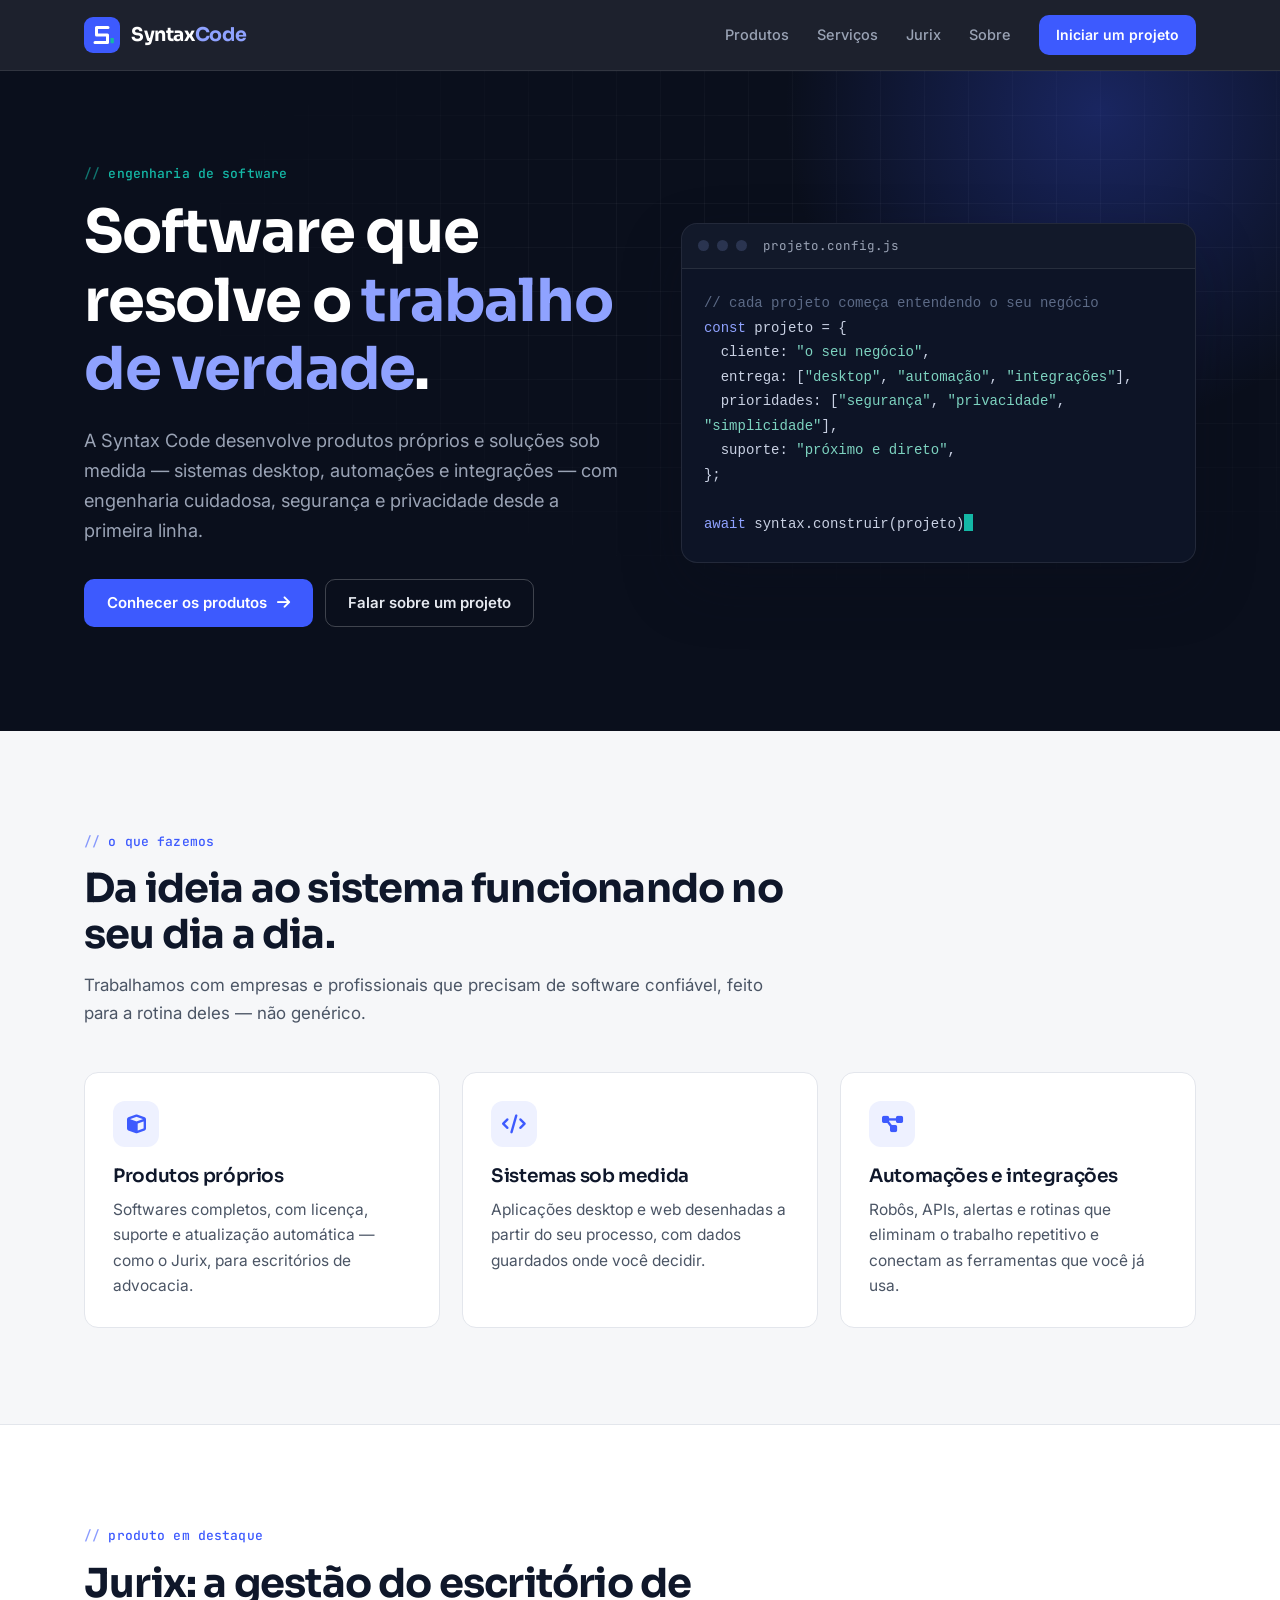
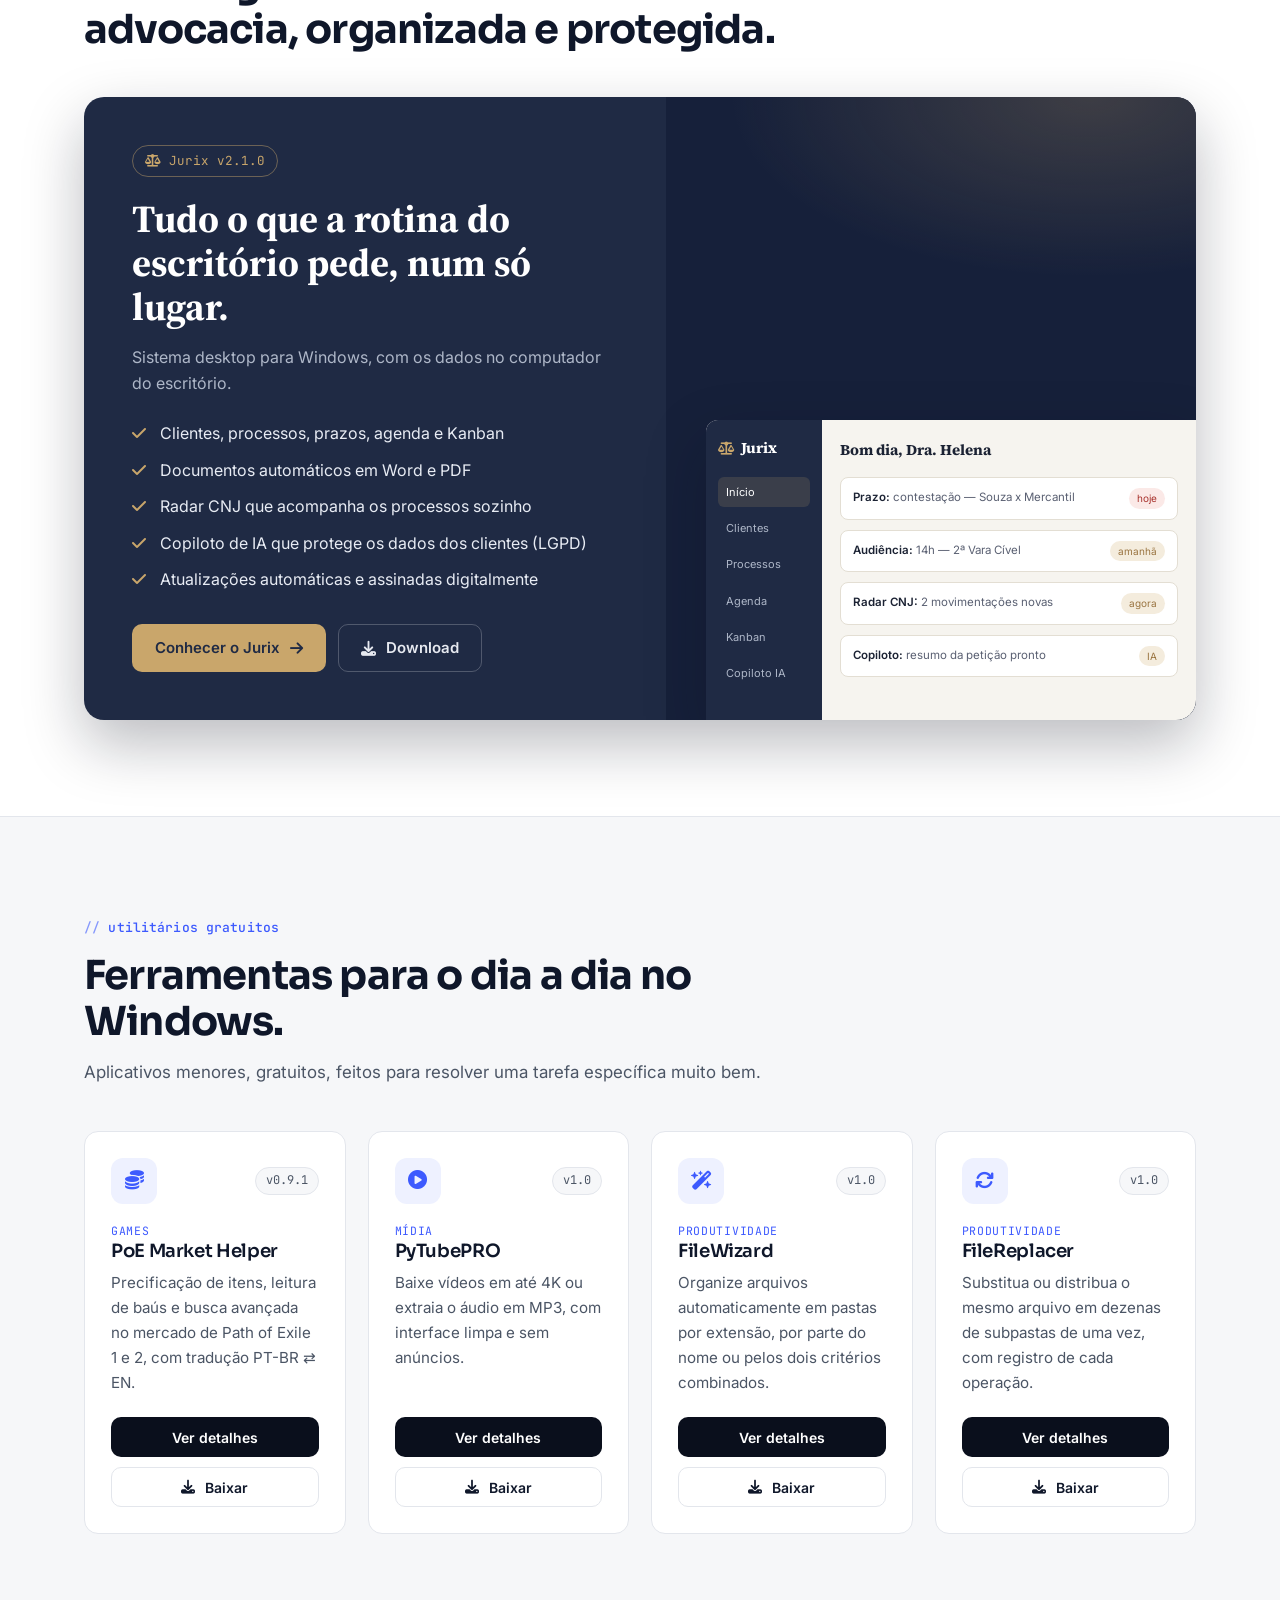
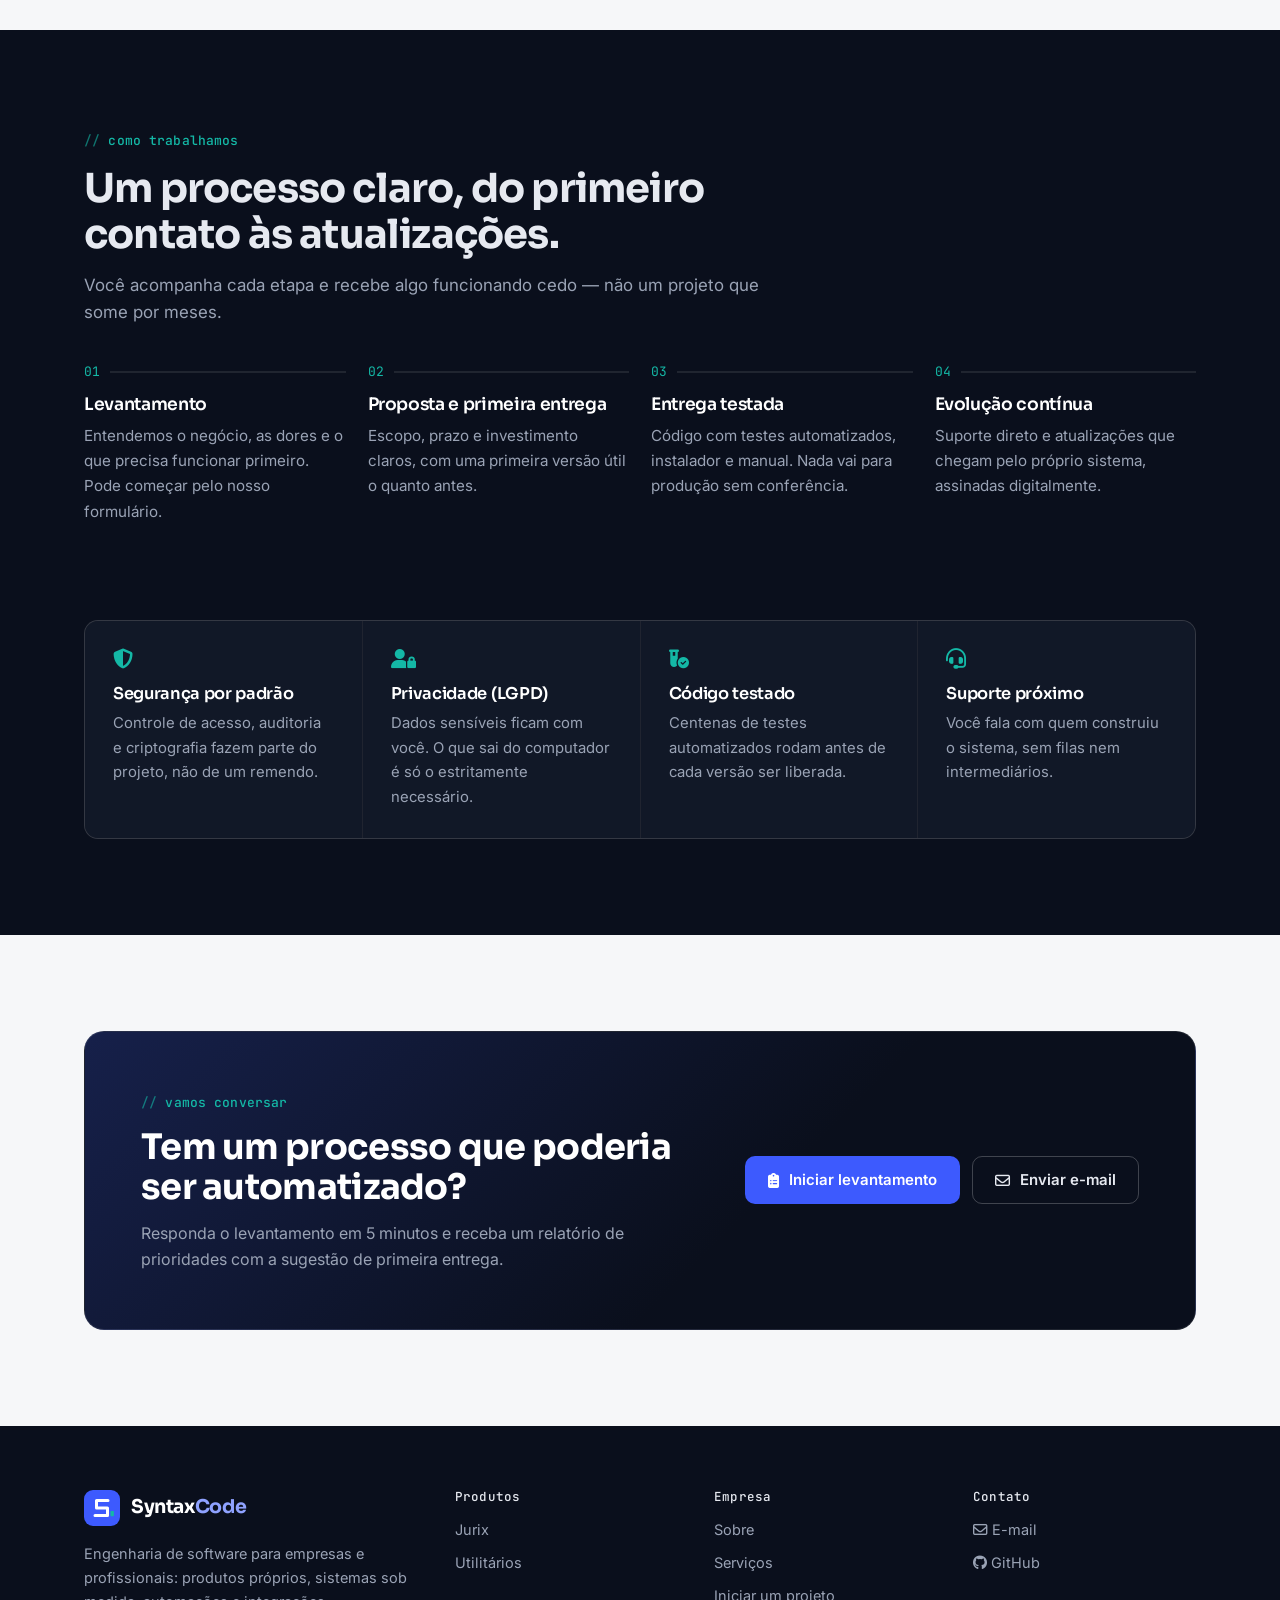
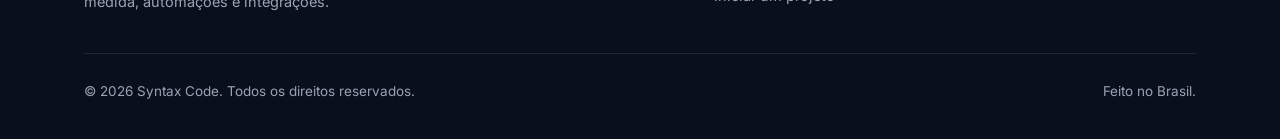
==== index.html @ 19449ca4 "feat: nova identidade Syntax Code em todo o site - Identidade visual nova (marca, cores tinta/cobalt" ====
<!DOCTYPE html>
<html lang="pt-BR">

<head>
    <meta charset="UTF-8">
    <meta name="viewport" content="width=device-width, initial-scale=1.0">
    <title>Syntax Code — Engenharia de software sob medida</title>
    <meta name="description" content="A Syntax Code desenvolve produtos próprios e soluções sob medida: sistemas desktop, automações e integrações, com segurança e privacidade desde a primeira linha.">
    <meta property="og:title" content="Syntax Code — Engenharia de software sob medida">
    <meta property="og:description" content="Produtos próprios, sistemas sob medida, automações e integrações.">
    <meta property="og:type" content="website">
    <meta name="theme-color" content="#0A0F1C">
    <link rel="icon" href="assets/favicon.svg" type="image/svg+xml">
    <link rel="preconnect" href="https://fonts.googleapis.com">
    <link rel="preconnect" href="https://fonts.gstatic.com" crossorigin>
    <link rel="stylesheet" href="https://fonts.googleapis.com/css2?family=Inter:wght@400;500;600&family=JetBrains+Mono:wght@500&family=Sora:wght@600;700&family=Source+Serif+4:opsz,wght@8..60,700&display=swap">
    <link rel="stylesheet" href="https://cdnjs.cloudflare.com/ajax/libs/font-awesome/6.5.0/css/all.min.css" crossorigin="anonymous">
    <link rel="stylesheet" href="style.css">
    <style>
        /* Miniatura da tela do Jurix (dados fictícios), nas cores do produto */
        .mini-jurix { width: 100%; background: #F6F4EF; border-radius: 12px 0 0 0; display: grid; grid-template-columns: 116px 1fr; min-height: 300px; font-family: var(--corpo); box-shadow: var(--sombra-forte); overflow: hidden; }
        .mini-lateral { background: #1F2A44; padding: 16px 12px; display: grid; align-content: start; gap: 6px; }
        .mini-lateral b { font-family: 'Source Serif 4', Georgia, serif; color: #fff; font-size: 15px; margin-bottom: 10px; display: flex; gap: 7px; align-items: center; }
        .mini-lateral b i { color: #C9A66B; font-size: 13px; }
        .mini-lateral span { font-size: 11px; color: #AEB7C8; padding: 6px 8px; border-radius: 6px; }
        .mini-lateral span.ativo { background: rgba(201, 166, 107, .16); color: #fff; }
        .mini-corpo { padding: 18px; display: grid; gap: 10px; align-content: start; }
        .mini-corpo h5 { margin: 0 0 4px; font-family: 'Source Serif 4', Georgia, serif; font-size: 15px; color: #1B2233; }
        .mini-cartao { background: #fff; border: 1px solid #E3DED3; border-radius: 8px; padding: 10px 12px; font-size: 11.5px; color: #5A6072; display: flex; justify-content: space-between; gap: 8px; }
        .mini-cartao strong { color: #1B2233; font-weight: 600; }
        .mini-selo { font-size: 10px; border-radius: 999px; padding: 2px 8px; background: #F4ECDD; color: #9A7440; white-space: nowrap; align-self: center; }
        .mini-selo.urgente { background: #FBE9E7; color: #A8322D; }
    </style>
</head>

<body>
    <header id="cabecalho-site"></header>

    <main>
        <!-- ============================== HERO ============================== -->
        <section class="hero escuro">
            <div class="largura hero-grade">
                <div>
                    <span class="rotulo">engenharia de software</span>
                    <h1>Software que resolve o <em>trabalho de verdade</em>.</h1>
                    <p class="hero-sub">
                        A Syntax Code desenvolve produtos próprios e soluções sob medida — sistemas desktop,
                        automações e integrações — com engenharia cuidadosa, segurança e privacidade desde a primeira linha.
                    </p>
                    <div class="acoes">
                        <a href="#produtos" class="botao botao-primario">Conhecer os produtos <i class="fa-solid fa-arrow-right"></i></a>
                        <a href="discovery.html" class="botao botao-fantasma">Falar sobre um projeto</a>
                    </div>
                </div>
                <div class="editor revelar" aria-hidden="true">
                    <div class="editor-barra"><i></i><i></i><i></i><span>projeto.config.js</span></div>
<pre><span class="c-comentario">// cada projeto começa entendendo o seu negócio</span>
<span class="c-chave">const</span> projeto = {
  cliente: <span class="c-texto">"o seu negócio"</span>,
  entrega: [<span class="c-texto">"desktop"</span>, <span class="c-texto">"automação"</span>, <span class="c-texto">"integrações"</span>],
  prioridades: [<span class="c-texto">"segurança"</span>, <span class="c-texto">"privacidade"</span>, <span class="c-texto">"simplicidade"</span>],
  suporte: <span class="c-texto">"próximo e direto"</span>,
};

<span class="c-chave">await</span> syntax.construir(projeto)<span class="c-cursor"></span></pre>
                </div>
            </div>
        </section>

        <!-- ============================== SERVIÇOS ============================== -->
        <section id="servicos" class="secao">
            <div class="largura">
                <div class="cabecalho-secao revelar">
                    <span class="rotulo">o que fazemos</span>
                    <h2>Da ideia ao sistema funcionando no seu dia a dia.</h2>
                    <p>Trabalhamos com empresas e profissionais que precisam de software confiável, feito para a rotina deles — não genérico.</p>
                </div>
                <div class="grade grade-3">
                    <article class="cartao revelar">
                        <span class="icone-quadro"><i class="fa-solid fa-cube"></i></span>
                        <h3>Produtos próprios</h3>
                        <p>Softwares completos, com licença, suporte e atualização automática — como o Jurix, para escritórios de advocacia.</p>
                    </article>
                    <article class="cartao revelar">
                        <span class="icone-quadro"><i class="fa-solid fa-code"></i></span>
                        <h3>Sistemas sob medida</h3>
                        <p>Aplicações desktop e web desenhadas a partir do seu processo, com dados guardados onde você decidir.</p>
                    </article>
                    <article class="cartao revelar">
                        <span class="icone-quadro"><i class="fa-solid fa-diagram-project"></i></span>
                        <h3>Automações e integrações</h3>
                        <p>Robôs, APIs, alertas e rotinas que eliminam o trabalho repetitivo e conectam as ferramentas que você já usa.</p>
                    </article>
                </div>
            </div>
        </section>

        <!-- ============================== PRODUTO EM DESTAQUE ============================== -->
        <section id="produtos" class="secao secao-branca">
            <div class="largura">
                <div class="cabecalho-secao revelar">
                    <span class="rotulo">produto em destaque</span>
                    <h2>Jurix: a gestão do escritório de advocacia, organizada e protegida.</h2>
                </div>
                <div class="destaque-jurix revelar">
                    <div class="destaque-jurix-texto">
                        <span class="selo-produto"><i class="fa-solid fa-scale-balanced"></i> Jurix <span data-versao="juridico">v2.1.0</span></span>
                        <h3>Tudo o que a rotina do escritório pede, num só lugar.</h3>
                        <p>Sistema desktop para Windows, com os dados no computador do escritório.</p>
                        <ul>
                            <li><i class="fa-solid fa-check"></i> Clientes, processos, prazos, agenda e Kanban</li>
                            <li><i class="fa-solid fa-check"></i> Documentos automáticos em Word e PDF</li>
                            <li><i class="fa-solid fa-check"></i> Radar CNJ que acompanha os processos sozinho</li>
                            <li><i class="fa-solid fa-check"></i> Copiloto de IA que protege os dados dos clientes (LGPD)</li>
                            <li><i class="fa-solid fa-check"></i> Atualizações automáticas e assinadas digitalmente</li>
                        </ul>
                        <div class="acoes">
                            <a href="sistema-juridico.html" class="botao botao-dourado">Conhecer o Jurix <i class="fa-solid fa-arrow-right"></i></a>
                            <a href="sistema-juridico.html#download" class="botao botao-fantasma"><i class="fa-solid fa-download"></i> Download</a>
                        </div>
                    </div>
                    <div class="destaque-jurix-visual" aria-hidden="true">
                        <div class="mini-jurix">
                            <div class="mini-lateral">
                                <b><i class="fa-solid fa-scale-balanced"></i> Jurix</b>
                                <span class="ativo">Início</span><span>Clientes</span><span>Processos</span><span>Agenda</span><span>Kanban</span><span>Copiloto IA</span>
                            </div>
                            <div class="mini-corpo">
                                <h5>Bom dia, Dra. Helena</h5>
                                <div class="mini-cartao"><span><strong>Prazo:</strong> contestação — Souza x Mercantil</span><span class="mini-selo urgente">hoje</span></div>
                                <div class="mini-cartao"><span><strong>Audiência:</strong> 14h — 2ª Vara Cível</span><span class="mini-selo">amanhã</span></div>
                                <div class="mini-cartao"><span><strong>Radar CNJ:</strong> 2 movimentações novas</span><span class="mini-selo">agora</span></div>
                                <div class="mini-cartao"><span><strong>Copiloto:</strong> resumo da petição pronto</span><span class="mini-selo">IA</span></div>
                            </div>
                        </div>
                    </div>
                </div>
            </div>
        </section>

        <!-- ============================== UTILITÁRIOS ============================== -->
        <section id="utilitarios" class="secao">
            <div class="largura">
                <div class="cabecalho-secao revelar">
                    <span class="rotulo">utilitários gratuitos</span>
                    <h2>Ferramentas para o dia a dia no Windows.</h2>
                    <p>Aplicativos menores, gratuitos, feitos para resolver uma tarefa específica muito bem.</p>
                </div>
                <div class="grade grade-4" data-grade-apps="utilitario"></div>
            </div>
        </section>

        <!-- ============================== COMO TRABALHAMOS ============================== -->
        <section class="secao escuro">
            <div class="largura">
                <div class="cabecalho-secao revelar">
                    <span class="rotulo">como trabalhamos</span>
                    <h2>Um processo claro, do primeiro contato às atualizações.</h2>
                    <p>Você acompanha cada etapa e recebe algo funcionando cedo — não um projeto que some por meses.</p>
                </div>
                <ol class="passos revelar">
                    <li><h3>Levantamento</h3><p>Entendemos o negócio, as dores e o que precisa funcionar primeiro. Pode começar pelo nosso formulário.</p></li>
                    <li><h3>Proposta e primeira entrega</h3><p>Escopo, prazo e investimento claros, com uma primeira versão útil o quanto antes.</p></li>
                    <li><h3>Entrega testada</h3><p>Código com testes automatizados, instalador e manual. Nada vai para produção sem conferência.</p></li>
                    <li><h3>Evolução contínua</h3><p>Suporte direto e atualizações que chegam pelo próprio sistema, assinadas digitalmente.</p></li>
                </ol>
            </div>
        </section>

        <!-- ============================== PRINCÍPIOS ============================== -->
        <section class="secao escuro" style="padding-top: 0;">
            <div class="largura">
                <div class="principios revelar">
                    <div><i class="fa-solid fa-shield-halved"></i><h3>Segurança por padrão</h3><p>Controle de acesso, auditoria e criptografia fazem parte do projeto, não de um remendo.</p></div>
                    <div><i class="fa-solid fa-user-lock"></i><h3>Privacidade (LGPD)</h3><p>Dados sensíveis ficam com você. O que sai do computador é só o estritamente necessário.</p></div>
                    <div><i class="fa-solid fa-vial-circle-check"></i><h3>Código testado</h3><p>Centenas de testes automatizados rodam antes de cada versão ser liberada.</p></div>
                    <div><i class="fa-solid fa-headset"></i><h3>Suporte próximo</h3><p>Você fala com quem construiu o sistema, sem filas nem intermediários.</p></div>
                </div>
            </div>
        </section>

        <!-- ============================== CHAMADA ============================== -->
        <section class="secao">
            <div class="largura">
                <div class="chamada revelar">
                    <div>
                        <span class="rotulo" style="color: var(--sinal);">vamos conversar</span>
                        <h2>Tem um processo que poderia ser automatizado?</h2>
                        <p>Responda o levantamento em 5 minutos e receba um relatório de prioridades com a sugestão de primeira entrega.</p>
                    </div>
                    <div class="acoes">
                        <a href="discovery.html" class="botao botao-primario"><i class="fa-solid fa-clipboard-list"></i> Iniciar levantamento</a>
                        <a href="mailto:gustavoduran22@gmail.com" class="botao botao-fantasma"><i class="fa-regular fa-envelope"></i> Enviar e-mail</a>
                    </div>
                </div>
            </div>
        </section>
    </main>

    <footer id="rodape-site"></footer>
    <script src="components.js"></script>
</body>

</html>
---- style.css ----
/* =========================================================================
   Syntax Code — identidade visual do site
   Tinta + cobalto, com o verde-água do cursor como detalhe.
   Títulos em Sora, texto em Inter, rótulos em JetBrains Mono ("// produtos").
   ========================================================================= */
:root {
    --tinta: #0A0F1C;
    --tinta-2: #111827;
    --tinta-3: #1A2335;
    --tinta-borda: rgba(255, 255, 255, .09);
    --papel: #F6F7F9;
    --branco: #FFFFFF;
    --texto: #0F172A;
    --texto-suave: #4B5565;
    --texto-claro: #E6E9F0;
    --texto-claro-suave: #9AA3B5;
    --borda: #E3E6EC;
    --acento: #3D5AFE;
    --acento-hover: #2E48E0;
    --acento-suave: #EEF1FF;
    --sinal: #14B8A6;
    --perigo: #C2362F;
    --raio: 14px;
    --sombra: 0 1px 2px rgba(15, 23, 42, .05), 0 12px 32px rgba(15, 23, 42, .07);
    --sombra-forte: 0 24px 60px rgba(10, 15, 28, .28);
    --titulo: 'Sora', 'Segoe UI', system-ui, sans-serif;
    --corpo: 'Inter', 'Segoe UI', system-ui, sans-serif;
    --mono: 'JetBrains Mono', Consolas, monospace;
}

*, *::before, *::after { box-sizing: border-box; }
html { scroll-behavior: smooth; scroll-padding-top: 84px; }
body { margin: 0; font-family: var(--corpo); font-size: 16px; line-height: 1.65; color: var(--texto); background: var(--papel); -webkit-font-smoothing: antialiased; }
h1, h2, h3, h4 { font-family: var(--titulo); line-height: 1.15; margin: 0; letter-spacing: -.02em; }
p { margin: 0; }
a { color: var(--acento); }
img { max-width: 100%; display: block; }
[hidden] { display: none !important; }
:focus-visible { outline: 2px solid var(--acento); outline-offset: 3px; border-radius: 6px; }
@media (prefers-reduced-motion: reduce) { html { scroll-behavior: auto; } *, *::before, *::after { transition: none !important; animation: none !important; } }

.largura { width: 100%; max-width: 1160px; margin: 0 auto; padding: 0 24px; }
.largura-estreita { max-width: 820px; }

/* ---------------- Marca ---------------- */
.marca { display: inline-flex; align-items: center; gap: 11px; text-decoration: none; color: inherit; }
.marca-simbolo { width: 36px; height: 36px; flex-shrink: 0; }
.marca-nome { font-family: var(--titulo); font-weight: 700; font-size: 19px; letter-spacing: -.02em; line-height: 1; }
.marca-nome span { color: var(--acento); }
.cabecalho-site .marca-nome span, .rodape .marca-nome span, .escuro .marca-nome span { color: #8FA2FF; }

/* ---------------- Rótulos e textos ---------------- */
.rotulo { display: inline-block; font-family: var(--mono); font-size: 13px; font-weight: 500; color: var(--acento); margin-bottom: 14px; letter-spacing: .01em; }
.rotulo::before { content: "// "; opacity: .6; }
.escuro .rotulo { color: var(--sinal); }
.cabecalho-secao { max-width: 700px; margin-bottom: 44px; }
.cabecalho-secao.centro { margin-left: auto; margin-right: auto; text-align: center; }
.cabecalho-secao h2 { font-size: clamp(1.8rem, 3.2vw, 2.5rem); font-weight: 700; margin-bottom: 14px; }
.cabecalho-secao p { color: var(--texto-suave); font-size: 1.06rem; }
.escuro .cabecalho-secao p { color: var(--texto-claro-suave); }

/* ---------------- Ícones (Font Awesome) ---------------- */
.icone-quadro { width: 46px; height: 46px; border-radius: 12px; display: inline-flex; align-items: center; justify-content: center; background: var(--acento-suave); color: var(--acento); font-size: 19px; flex-shrink: 0; }
.escuro .icone-quadro { background: rgba(61, 90, 254, .16); color: #A9B7FF; }

/* ---------------- Botões ---------------- */
.botao { display: inline-flex; align-items: center; justify-content: center; gap: 10px; min-height: 48px; padding: 0 22px; border-radius: 10px; font-family: var(--corpo); font-size: 15px; font-weight: 600; text-decoration: none; border: 1px solid transparent; cursor: pointer; transition: background-color .2s, border-color .2s, transform .2s, box-shadow .2s; white-space: nowrap; }
.botao:hover { transform: translateY(-1px); }
.botao-pequeno { min-height: 40px; padding: 0 16px; font-size: 14px; }
.botao-primario { background: var(--acento); color: var(--branco); }
.botao-primario:hover { background: var(--acento-hover); box-shadow: 0 10px 26px rgba(61, 90, 254, .32); }
.botao-escuro { background: var(--tinta); color: var(--branco); }
.botao-escuro:hover { background: var(--tinta-3); }
.botao-contorno { background: var(--branco); color: var(--texto); border-color: var(--borda); }
.botao-contorno:hover { border-color: var(--acento); color: var(--acento); }
.botao-fantasma { color: var(--texto-claro); border-color: rgba(255, 255, 255, .22); background: transparent; }
.botao-fantasma:hover { border-color: rgba(255, 255, 255, .5); background: rgba(255, 255, 255, .06); }
.botao[aria-disabled="true"] { opacity: .55; pointer-events: none; }
.acoes { display: flex; flex-wrap: wrap; gap: 12px; }

/* ---------------- Cabeçalho do site ---------------- */
.cabecalho-site { position: sticky; top: 0; z-index: 50; background: rgba(10, 15, 28, .92); backdrop-filter: saturate(160%) blur(12px); border-bottom: 1px solid var(--tinta-borda); color: var(--branco); }
.cabecalho-conteudo { display: flex; align-items: center; justify-content: space-between; gap: 16px; min-height: 70px; }
.menu { display: flex; align-items: center; gap: 28px; }
.menu a:not(.botao) { color: var(--texto-claro-suave); text-decoration: none; font-size: 14.5px; font-weight: 500; transition: color .2s; }
.menu a:not(.botao):hover, .menu a[aria-current="page"] { color: var(--branco); }
.menu-botao { display: none; width: 44px; height: 44px; border-radius: 10px; border: 1px solid var(--tinta-borda); background: none; color: var(--branco); cursor: pointer; font-size: 18px; }

/* ---------------- Hero ---------------- */
.escuro { background: var(--tinta); color: var(--texto-claro); }
.hero { position: relative; overflow: hidden; padding: 88px 0 104px; }
.hero::before { content: ""; position: absolute; inset: 0; background-image: linear-gradient(rgba(255, 255, 255, .035) 1px, transparent 1px), linear-gradient(90deg, rgba(255, 255, 255, .035) 1px, transparent 1px); background-size: 44px 44px; mask-image: radial-gradient(ellipse 80% 70% at 70% 30%, #000 30%, transparent 75%); pointer-events: none; }
.hero::after { content: ""; position: absolute; width: 720px; height: 720px; right: -180px; top: -320px; background: radial-gradient(circle, rgba(61, 90, 254, .30), transparent 62%); pointer-events: none; }
.hero .largura { position: relative; z-index: 1; }
.hero-grade { display: grid; grid-template-columns: minmax(0, 1.05fr) minmax(0, 1fr); gap: 56px; align-items: center; }
.hero h1 { font-size: clamp(2.3rem, 5vw, 3.7rem); font-weight: 700; color: var(--branco); margin-bottom: 22px; }
.hero h1 em { font-style: normal; color: #8FA2FF; }
.hero-sub { font-size: 1.14rem; color: var(--texto-claro-suave); max-width: 580px; margin-bottom: 34px; }
.hero-simples { padding: 72px 0 80px; }
.hero-simples .hero-sub { margin-bottom: 30px; }

/* Editor de código decorativo */
.editor { background: #0D1426; border: 1px solid var(--tinta-borda); border-radius: 16px; box-shadow: var(--sombra-forte); overflow: hidden; font-family: var(--mono); font-size: 14px; }
.editor-barra { display: flex; align-items: center; gap: 8px; padding: 12px 16px; border-bottom: 1px solid var(--tinta-borda); background: rgba(255, 255, 255, .02); }
.editor-barra i { width: 11px; height: 11px; border-radius: 50%; background: #2A3450; }
.editor-barra span { margin-left: 8px; color: var(--texto-claro-suave); font-size: 12.5px; }
.editor pre { margin: 0; padding: 22px 22px 26px; color: #C9D1E3; line-height: 1.75; white-space: pre-wrap; }
.editor .c-chave { color: #8FA2FF; }
.editor .c-texto { color: #7DD3C0; }
.editor .c-comentario { color: #5C6A86; }
.editor .c-cursor { display: inline-block; width: 9px; height: 17px; background: var(--sinal); vertical-align: -3px; animation: piscar 1.1s steps(1) infinite; }
@keyframes piscar { 50% { opacity: 0; } }

/* ---------------- Seções ---------------- */
.secao { padding: 96px 0; }
.secao-branca { background: var(--branco); }
.secao + .secao-branca, .secao-branca + .secao { border-top: 1px solid var(--borda); }

/* Cartões */
.grade { display: grid; gap: 22px; }
.grade-3 { grid-template-columns: repeat(3, minmax(0, 1fr)); }
.grade-2 { grid-template-columns: repeat(2, minmax(0, 1fr)); }
.grade-4 { grid-template-columns: repeat(4, minmax(0, 1fr)); }
.cartao { background: var(--branco); border: 1px solid var(--borda); border-radius: var(--raio); padding: 28px; transition: border-color .2s, box-shadow .2s, transform .2s; }
.cartao:hover { border-color: #C9D0FF; box-shadow: var(--sombra); }
.cartao h3 { font-size: 1.16rem; font-weight: 600; margin: 18px 0 10px; }
.cartao p { color: var(--texto-suave); font-size: .97rem; }
.cartao ul { margin: 14px 0 0; padding: 0; list-style: none; display: grid; gap: 8px; }
.cartao li { display: flex; gap: 10px; color: var(--texto-suave); font-size: .95rem; }
.cartao li::before { content: "›"; color: var(--acento); font-weight: 700; }
.secao-branca .cartao { background: var(--papel); }
.secao-branca .cartao:hover { background: var(--branco); }

/* Produto em destaque (Jurix mantém a identidade dele: marinho e dourado) */
.destaque-jurix { display: grid; grid-template-columns: minmax(0, 1.1fr) minmax(0, 1fr); border-radius: 20px; overflow: hidden; background: #1F2A44; color: #E8ECF4; box-shadow: var(--sombra-forte); }
.destaque-jurix-texto { padding: 48px; }
.destaque-jurix .selo-produto { display: inline-flex; align-items: center; gap: 8px; font-family: var(--mono); font-size: 12.5px; color: #C9A66B; border: 1px solid rgba(201, 166, 107, .45); border-radius: 999px; padding: 5px 12px; margin-bottom: 20px; }
.destaque-jurix h3 { font-family: 'Source Serif 4', Georgia, serif; font-size: clamp(1.9rem, 3vw, 2.5rem); font-weight: 700; letter-spacing: 0; color: var(--branco); margin-bottom: 14px; }
.destaque-jurix p { color: #AEB7C8; margin-bottom: 24px; }
.destaque-jurix ul { list-style: none; padding: 0; margin: 0 0 32px; display: grid; gap: 10px; }
.destaque-jurix li { display: flex; gap: 12px; align-items: baseline; }
.destaque-jurix li i { color: #C9A66B; width: 16px; }
.botao-dourado { background: #C9A66B; color: #1F2A44; }
.botao-dourado:hover { background: #D6B77E; box-shadow: 0 10px 26px rgba(201, 166, 107, .3); }
.destaque-jurix-visual { position: relative; background: radial-gradient(600px 300px at 80% 0%, rgba(201, 166, 107, .22), transparent 60%), #16203A; display: flex; align-items: flex-end; padding: 40px 0 0 40px; min-height: 360px; }
.destaque-jurix-visual img { border-radius: 12px 0 0 0; box-shadow: var(--sombra-forte); border: 1px solid rgba(255, 255, 255, .08); border-right: 0; border-bottom: 0; }

/* Cartões de produto (lidos do apps.json) */
.produto { display: flex; flex-direction: column; background: var(--branco); border: 1px solid var(--borda); border-radius: var(--raio); padding: 26px; transition: border-color .2s, box-shadow .2s, transform .2s; }
.produto:hover { border-color: #C9D0FF; box-shadow: var(--sombra); transform: translateY(-2px); }
.produto-topo { display: flex; align-items: center; justify-content: space-between; margin-bottom: 18px; }
.versao { font-family: var(--mono); font-size: 12px; color: var(--texto-suave); background: var(--papel); border: 1px solid var(--borda); border-radius: 999px; padding: 3px 10px; }
.produto h3 { font-size: 1.14rem; font-weight: 600; margin-bottom: 8px; }
.produto p { color: var(--texto-suave); font-size: .95rem; flex: 1; margin-bottom: 22px; }
.produto-acoes { display: flex; gap: 10px; flex-wrap: wrap; }
.produto-acoes .botao { flex: 1; }
.etiqueta { font-family: var(--mono); font-size: 11.5px; text-transform: uppercase; letter-spacing: .06em; color: var(--acento); }

/* Passos */
.passos { list-style: none; margin: 0; padding: 0; display: grid; grid-template-columns: repeat(4, minmax(0, 1fr)); gap: 22px; counter-reset: passo; }
.passos li { position: relative; padding-top: 22px; border-top: 2px solid var(--borda); }
.passos li::before { counter-increment: passo; content: "0" counter(passo); font-family: var(--mono); font-size: 13px; color: var(--acento); position: absolute; top: -12px; background: var(--papel); padding-right: 10px; }
.secao-branca .passos li::before { background: var(--branco); }
.passos h3 { font-size: 1.08rem; font-weight: 600; margin-bottom: 8px; }
.passos p { color: var(--texto-suave); font-size: .95rem; }
.escuro .passos li { border-top-color: var(--tinta-borda); }
.escuro .passos li::before { background: var(--tinta); color: var(--sinal); }
.escuro .passos h3 { color: var(--branco); }
.escuro .passos p { color: var(--texto-claro-suave); }

/* Princípios (faixa) */
.principios { display: grid; grid-template-columns: repeat(4, minmax(0, 1fr)); gap: 1px; background: var(--tinta-borda); border: 1px solid var(--tinta-borda); border-radius: var(--raio); overflow: hidden; }
.principios > div { background: var(--tinta-2); padding: 28px; }
.principios i { color: var(--sinal); font-size: 20px; margin-bottom: 16px; display: block; }
.principios h3 { font-size: 1.02rem; font-weight: 600; color: var(--branco); margin-bottom: 8px; }
.principios p { color: var(--texto-claro-suave); font-size: .93rem; }

/* Chamada final */
.chamada { background: linear-gradient(135deg, #16204A, var(--tinta) 60%); border: 1px solid var(--tinta-borda); border-radius: 20px; padding: 56px; display: grid; grid-template-columns: minmax(0, 1.4fr) auto; gap: 32px; align-items: center; color: var(--texto-claro); }
.chamada h2 { font-size: clamp(1.6rem, 3vw, 2.2rem); color: var(--branco); margin-bottom: 12px; }
.chamada p { color: var(--texto-claro-suave); }

/* Chips de tecnologia */
.chips { display: flex; flex-wrap: wrap; gap: 10px; }
.chip { font-family: var(--mono); font-size: 13px; background: var(--branco); border: 1px solid var(--borda); border-radius: 8px; padding: 7px 12px; color: var(--texto); }
.chip small { color: var(--texto-suave); font-family: var(--corpo); margin-left: 6px; }

/* Página de produto */
.produto-hero-marca { display: flex; align-items: center; gap: 16px; margin-bottom: 22px; }
.produto-hero-marca .icone-quadro { width: 58px; height: 58px; font-size: 25px; border-radius: 15px; }
.produto-hero-marca .versao { background: rgba(255, 255, 255, .06); border-color: var(--tinta-borda); color: var(--texto-claro-suave); }
.aviso-uso { margin-top: 18px; font-size: .92rem; color: var(--texto-claro-suave); display: flex; gap: 10px; }
.aviso-uso i { color: var(--sinal); margin-top: 4px; }
.texto-longo p + p { margin-top: 14px; }
.texto-longo p { color: var(--texto-suave); font-size: 1.04rem; }
.captura { border-radius: 14px; border: 1px solid var(--borda); box-shadow: var(--sombra); background: var(--branco); }
.dividida { display: grid; grid-template-columns: minmax(0, 1fr) minmax(0, 1fr); gap: 56px; align-items: center; }

/* Pessoa (Sobre) */
.pessoa { display: flex; gap: 22px; align-items: flex-start; }
.pessoa-avatar { width: 72px; height: 72px; border-radius: 18px; background: var(--tinta); color: var(--branco); display: flex; align-items: center; justify-content: center; font-family: var(--titulo); font-weight: 700; font-size: 24px; flex-shrink: 0; }

/* ---------------- Rodapé ---------------- */
.rodape { background: var(--tinta); color: var(--texto-claro-suave); padding: 64px 0 36px; font-size: 14.5px; }
.rodape-grade { display: grid; grid-template-columns: minmax(0, 1.5fr) repeat(3, minmax(0, 1fr)); gap: 36px; padding-bottom: 40px; border-bottom: 1px solid var(--tinta-borda); }
.rodape .marca { color: var(--branco); margin-bottom: 16px; }
.rodape h4 { font-family: var(--mono); font-size: 12.5px; font-weight: 500; color: var(--texto-claro); margin-bottom: 14px; letter-spacing: .02em; }
.rodape ul { list-style: none; margin: 0; padding: 0; display: grid; gap: 9px; }
.rodape a { color: var(--texto-claro-suave); text-decoration: none; }
.rodape a:hover { color: var(--branco); }
.rodape-base { display: flex; justify-content: space-between; gap: 16px; flex-wrap: wrap; padding-top: 26px; font-size: 13.5px; }

/* ---------------- Revelação ao rolar ---------------- */
.revelar { opacity: 0; transform: translateY(16px); transition: opacity .6s ease, transform .6s ease; }
.revelar.visivel { opacity: 1; transform: none; }

/* ---------------- Responsivo ---------------- */
@media (max-width: 980px) {
    .hero-grade, .dividida, .destaque-jurix, .chamada { grid-template-columns: 1fr; }
    .grade-3, .grade-4, .passos, .principios { grid-template-columns: repeat(2, minmax(0, 1fr)); }
    .rodape-grade { grid-template-columns: repeat(2, minmax(0, 1fr)); }
    .destaque-jurix-visual { min-height: 0; padding: 32px 0 0 32px; }
    .chamada { padding: 40px; }
}
@media (max-width: 760px) {
    .menu-botao { display: inline-flex; align-items: center; justify-content: center; }
    .menu { display: none; position: absolute; top: 70px; left: 0; right: 0; flex-direction: column; align-items: stretch; gap: 0; padding: 10px 24px 22px; background: var(--tinta); border-bottom: 1px solid var(--tinta-borda); }
    .menu.aberto { display: flex; }
    .menu a:not(.botao) { padding: 12px 0; border-bottom: 1px solid var(--tinta-borda); }
    .menu .botao { margin-top: 14px; }
}
@media (max-width: 640px) {
    .largura { padding: 0 16px; }
    .secao { padding: 68px 0; }
    .hero { padding: 60px 0 72px; }
    .grade-2, .grade-3, .grade-4, .passos, .principios, .rodape-grade { grid-template-columns: 1fr; }
    .destaque-jurix-texto { padding: 30px 22px; }
    .chamada { padding: 30px 22px; }
    .acoes .botao { width: 100%; }
    .editor { font-size: 12.5px; }
}
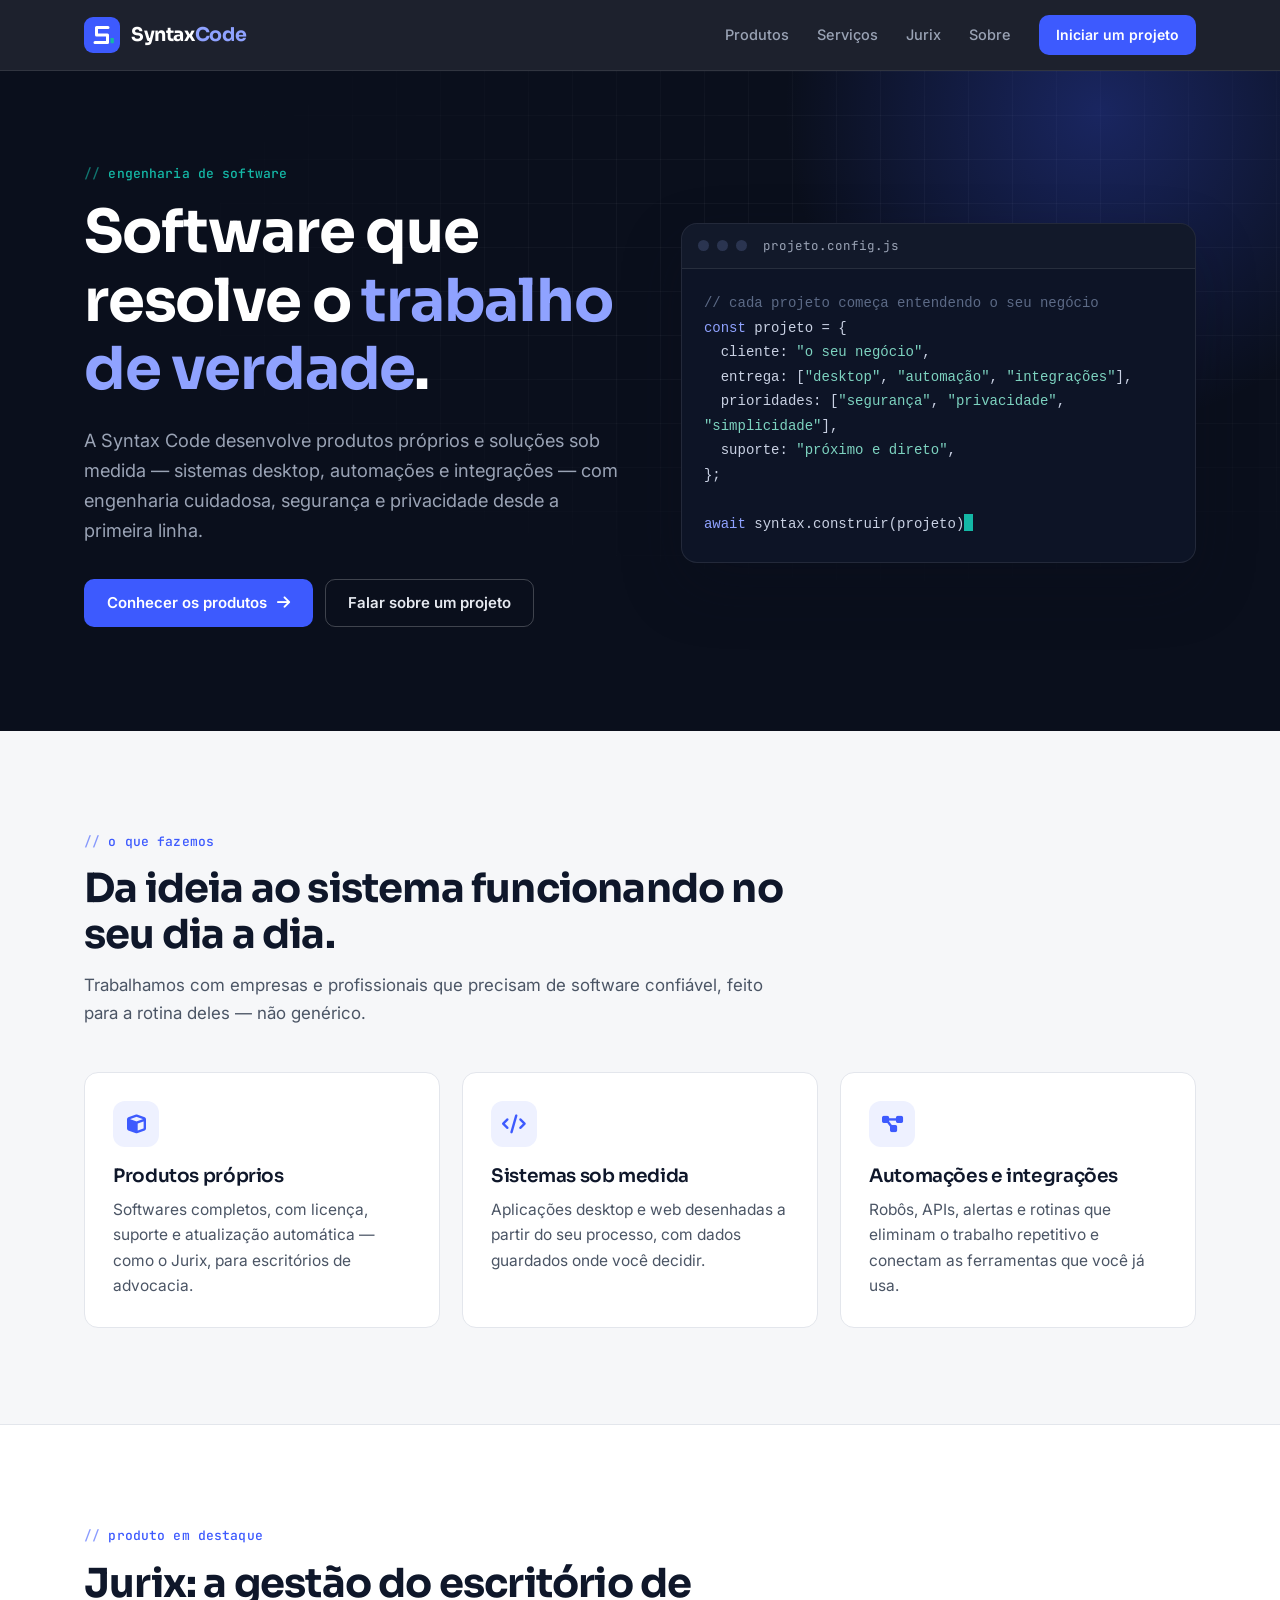
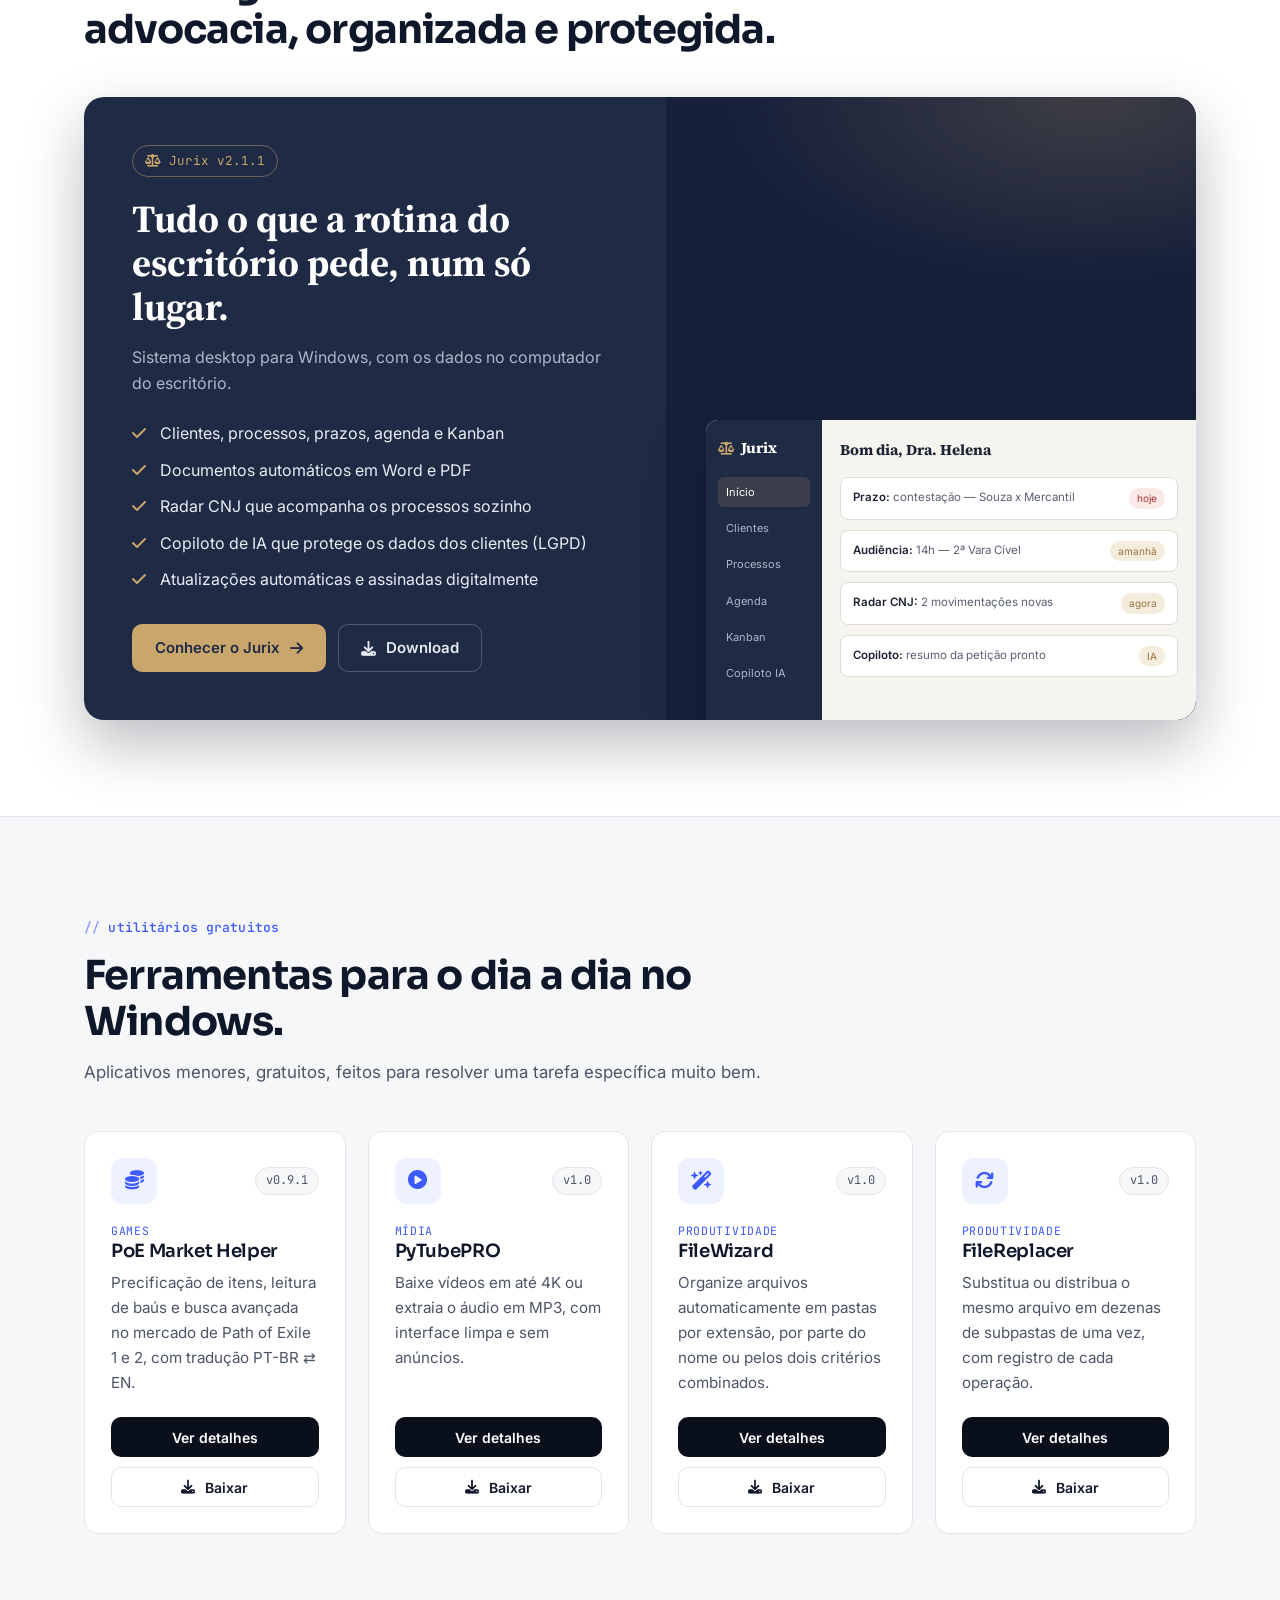
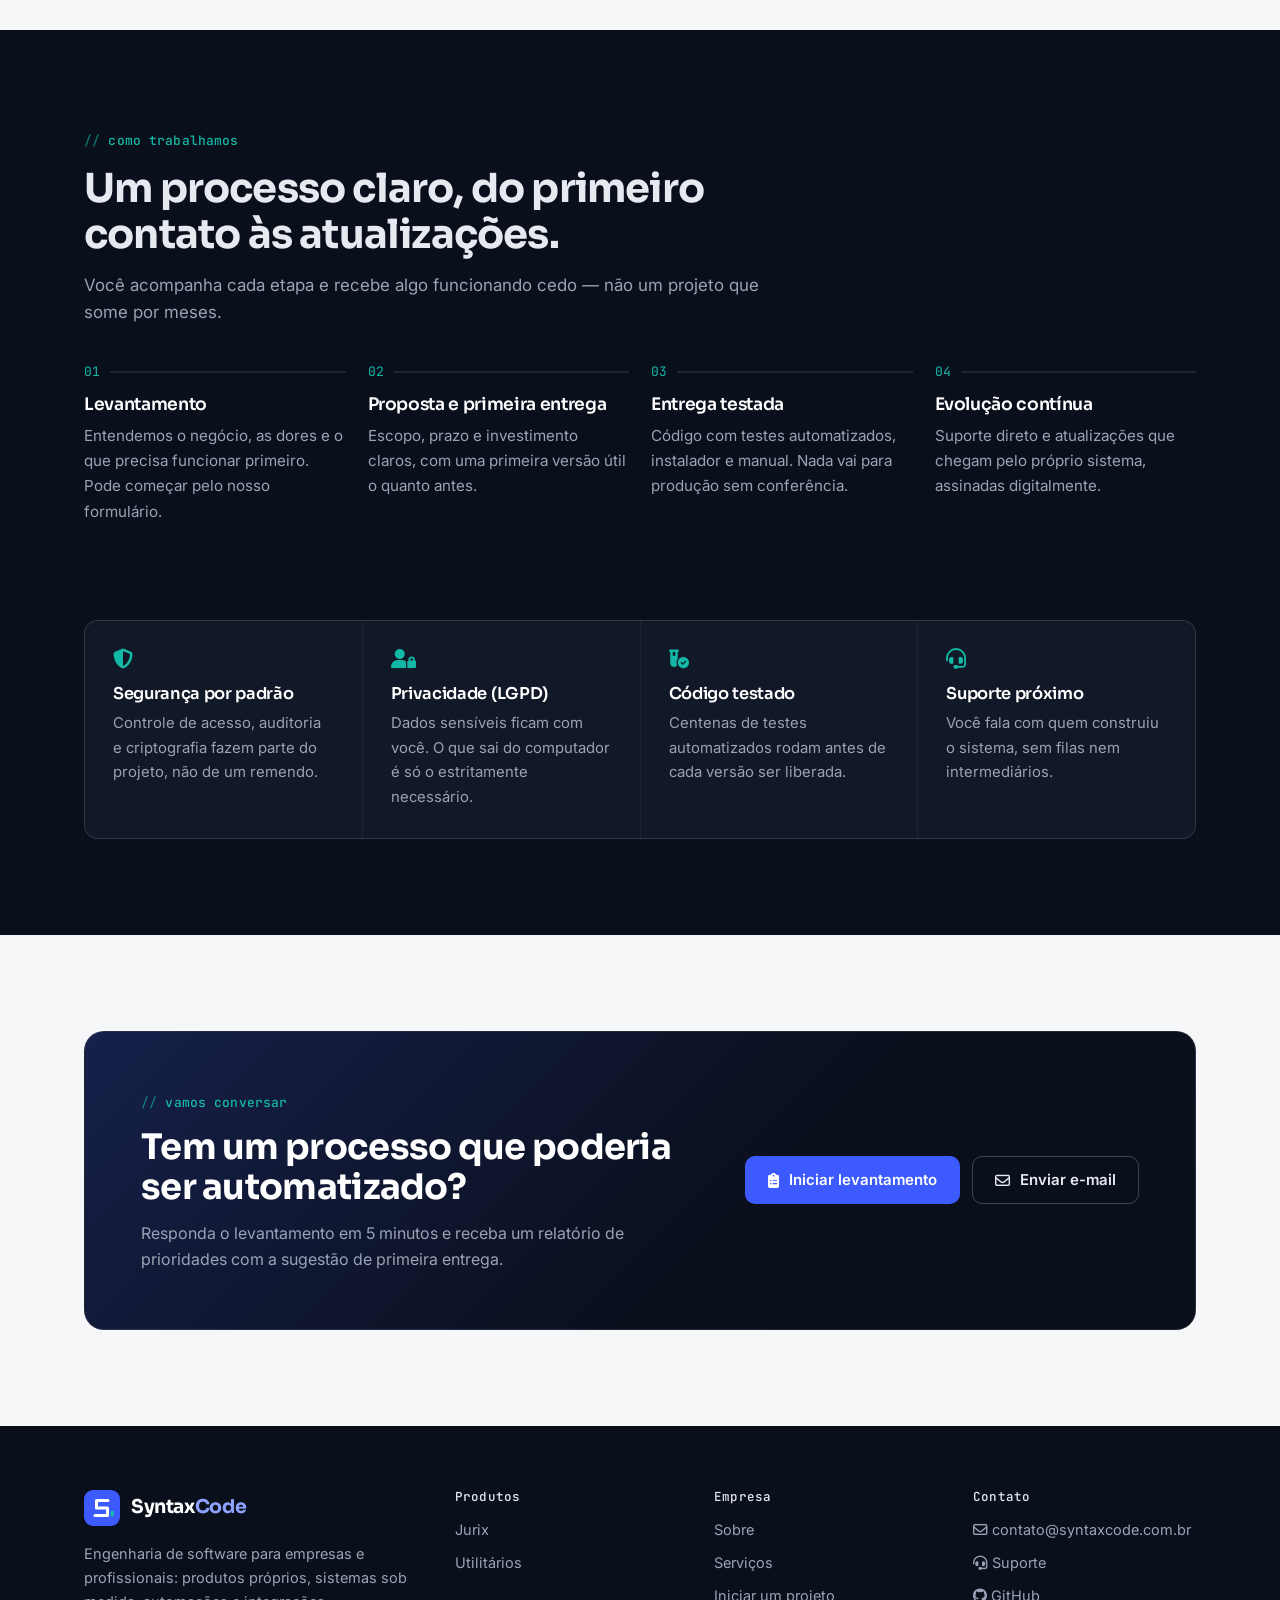
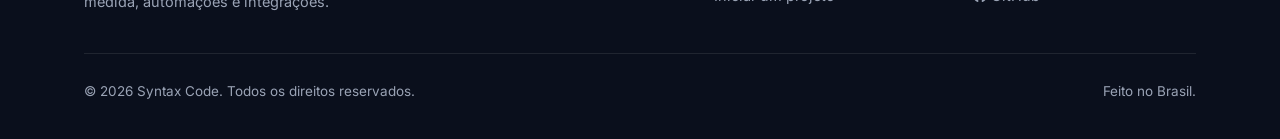
==== commit f13fd9ab: "feat: contatos contato@/suporte@ e Jurix 2.1.1 - E-mail pessoal trocado por contato@syntaxcode.com.b" ====
--- a/index.html
+++ b/index.html
@@ -15,7 +15,7 @@
     <link rel="preconnect" href="https://fonts.gstatic.com" crossorigin>
     <link rel="stylesheet" href="https://fonts.googleapis.com/css2?family=Inter:wght@400;500;600&family=JetBrains+Mono:wght@500&family=Sora:wght@600;700&family=Source+Serif+4:opsz,wght@8..60,700&display=swap">
     <link rel="stylesheet" href="https://cdnjs.cloudflare.com/ajax/libs/font-awesome/6.5.0/css/all.min.css" crossorigin="anonymous">
-    <link rel="stylesheet" href="style.css">
+    <link rel="stylesheet" href="style.css?v=20260926">
     <style>
         /* Miniatura da tela do Jurix (dados fictícios), nas cores do produto */
         .mini-jurix { width: 100%; background: #F6F4EF; border-radius: 12px 0 0 0; display: grid; grid-template-columns: 116px 1fr; min-height: 300px; font-family: var(--corpo); box-shadow: var(--sombra-forte); overflow: hidden; }
@@ -104,7 +104,7 @@
                 </div>
                 <div class="destaque-jurix revelar">
                     <div class="destaque-jurix-texto">
-                        <span class="selo-produto"><i class="fa-solid fa-scale-balanced"></i> Jurix <span data-versao="juridico">v2.1.0</span></span>
+                        <span class="selo-produto"><i class="fa-solid fa-scale-balanced"></i> Jurix <span data-versao="juridico">v2.1.1</span></span>
                         <h3>Tudo o que a rotina do escritório pede, num só lugar.</h3>
                         <p>Sistema desktop para Windows, com os dados no computador do escritório.</p>
                         <ul>
@@ -190,7 +190,7 @@
                     </div>
                     <div class="acoes">
                         <a href="discovery.html" class="botao botao-primario"><i class="fa-solid fa-clipboard-list"></i> Iniciar levantamento</a>
-                        <a href="mailto:gustavoduran22@gmail.com" class="botao botao-fantasma"><i class="fa-regular fa-envelope"></i> Enviar e-mail</a>
+                        <a href="mailto:contato@syntaxcode.com.br" class="botao botao-fantasma"><i class="fa-regular fa-envelope"></i> Enviar e-mail</a>
                     </div>
                 </div>
             </div>
@@ -198,7 +198,7 @@
     </main>
 
     <footer id="rodape-site"></footer>
-    <script src="components.js"></script>
+    <script src="components.js?v=20260926"></script>
 </body>
 
 </html>
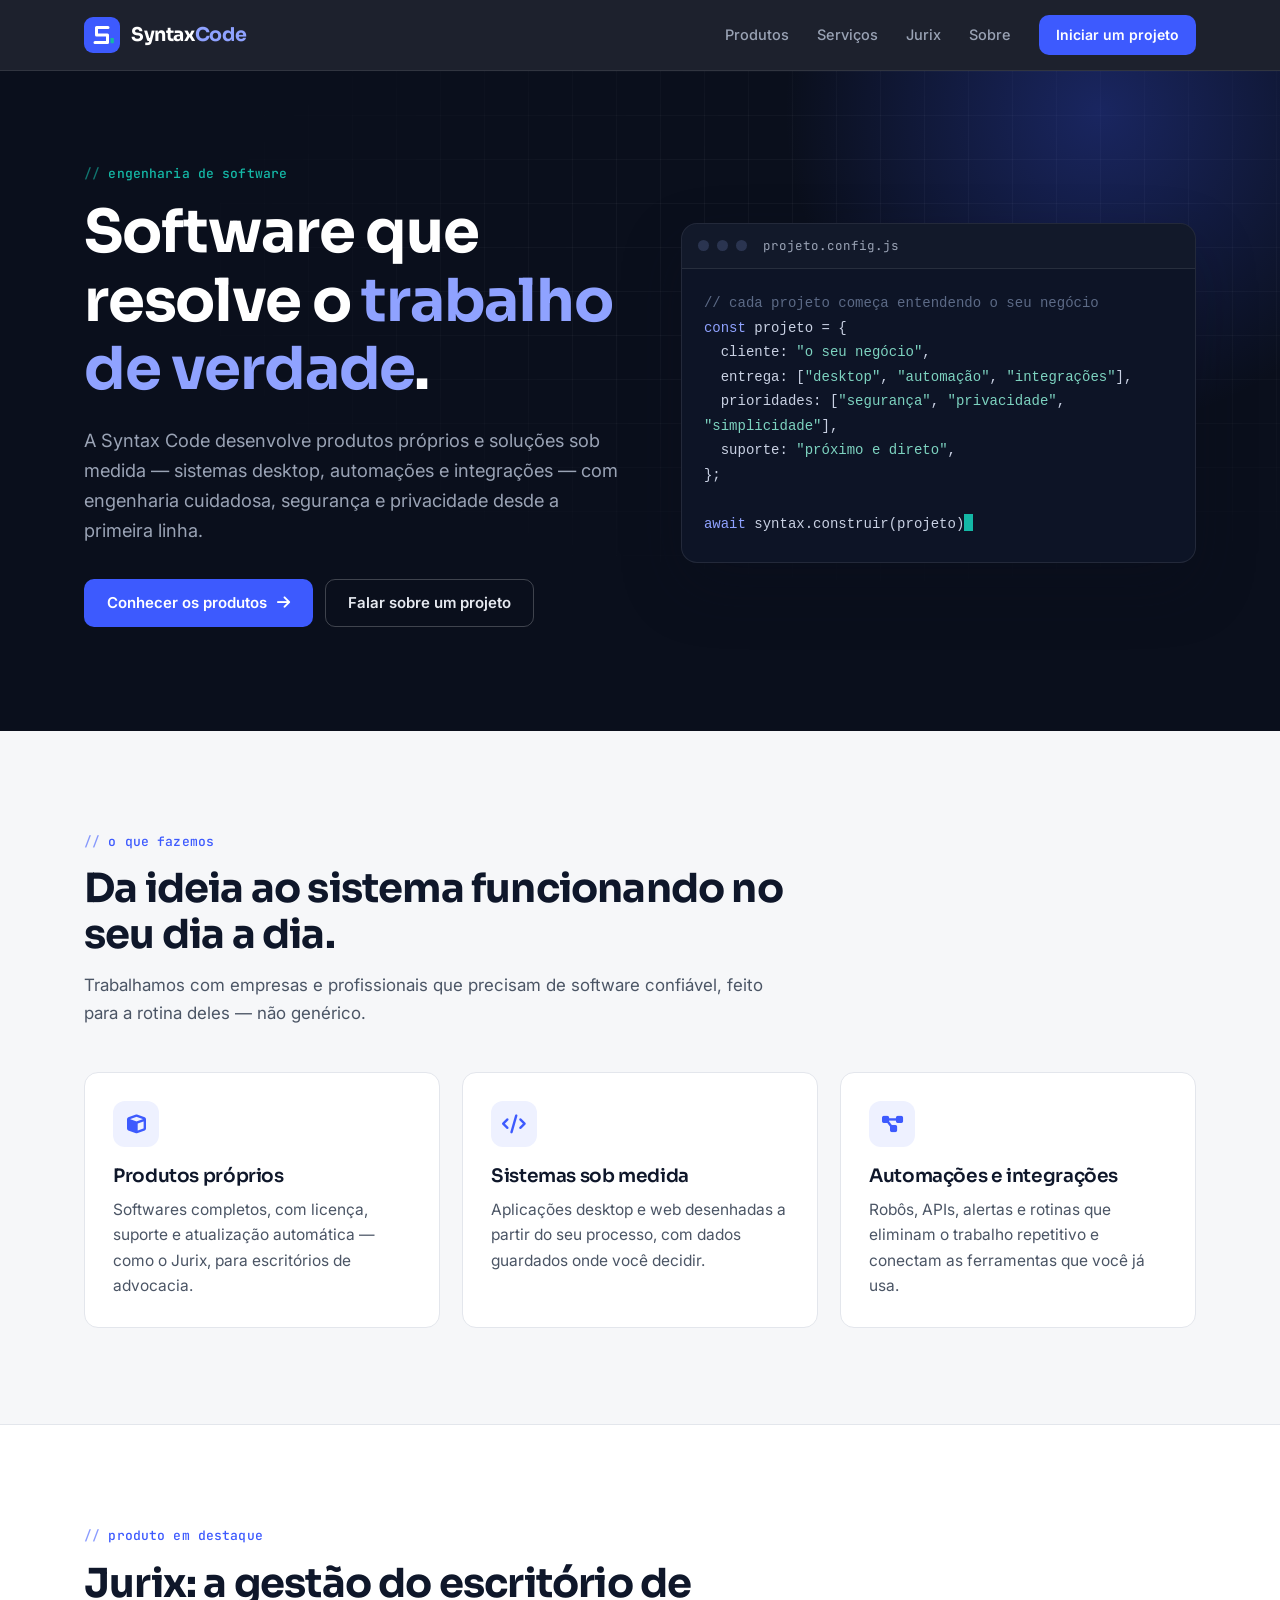
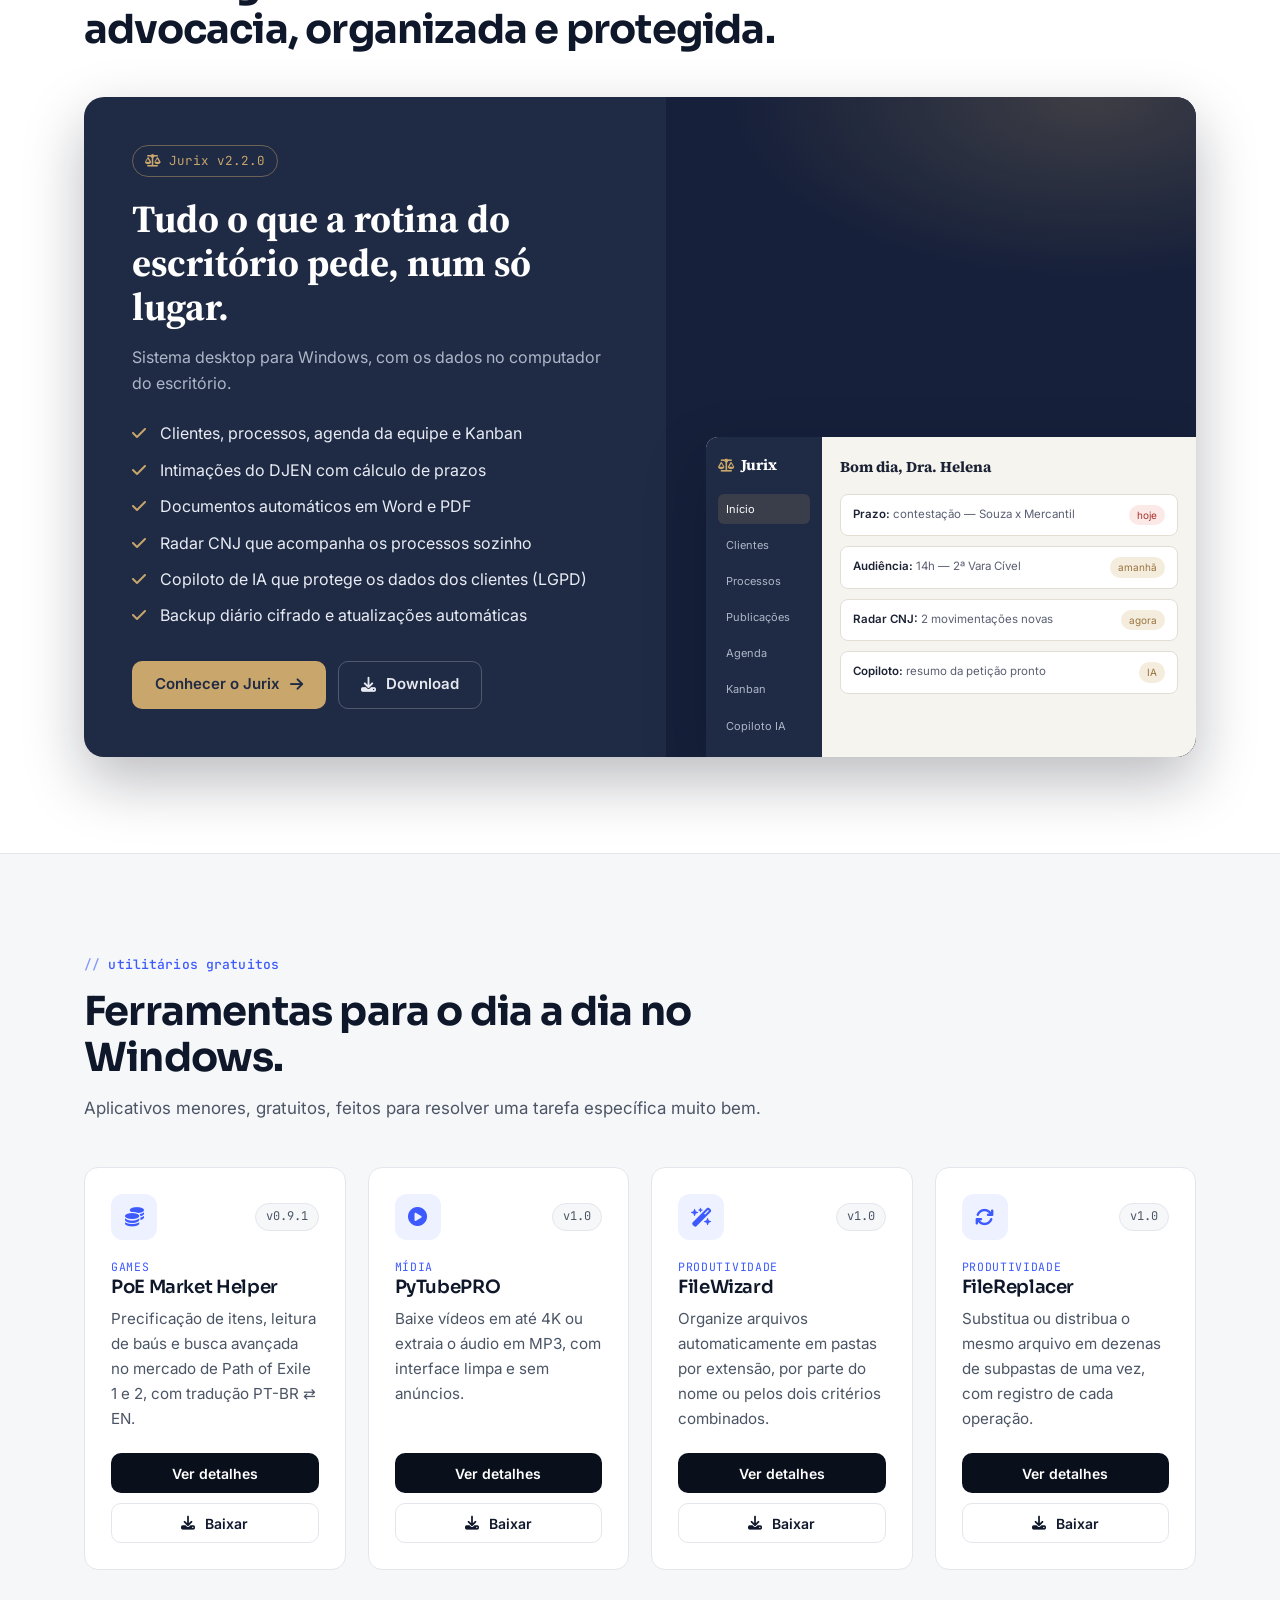
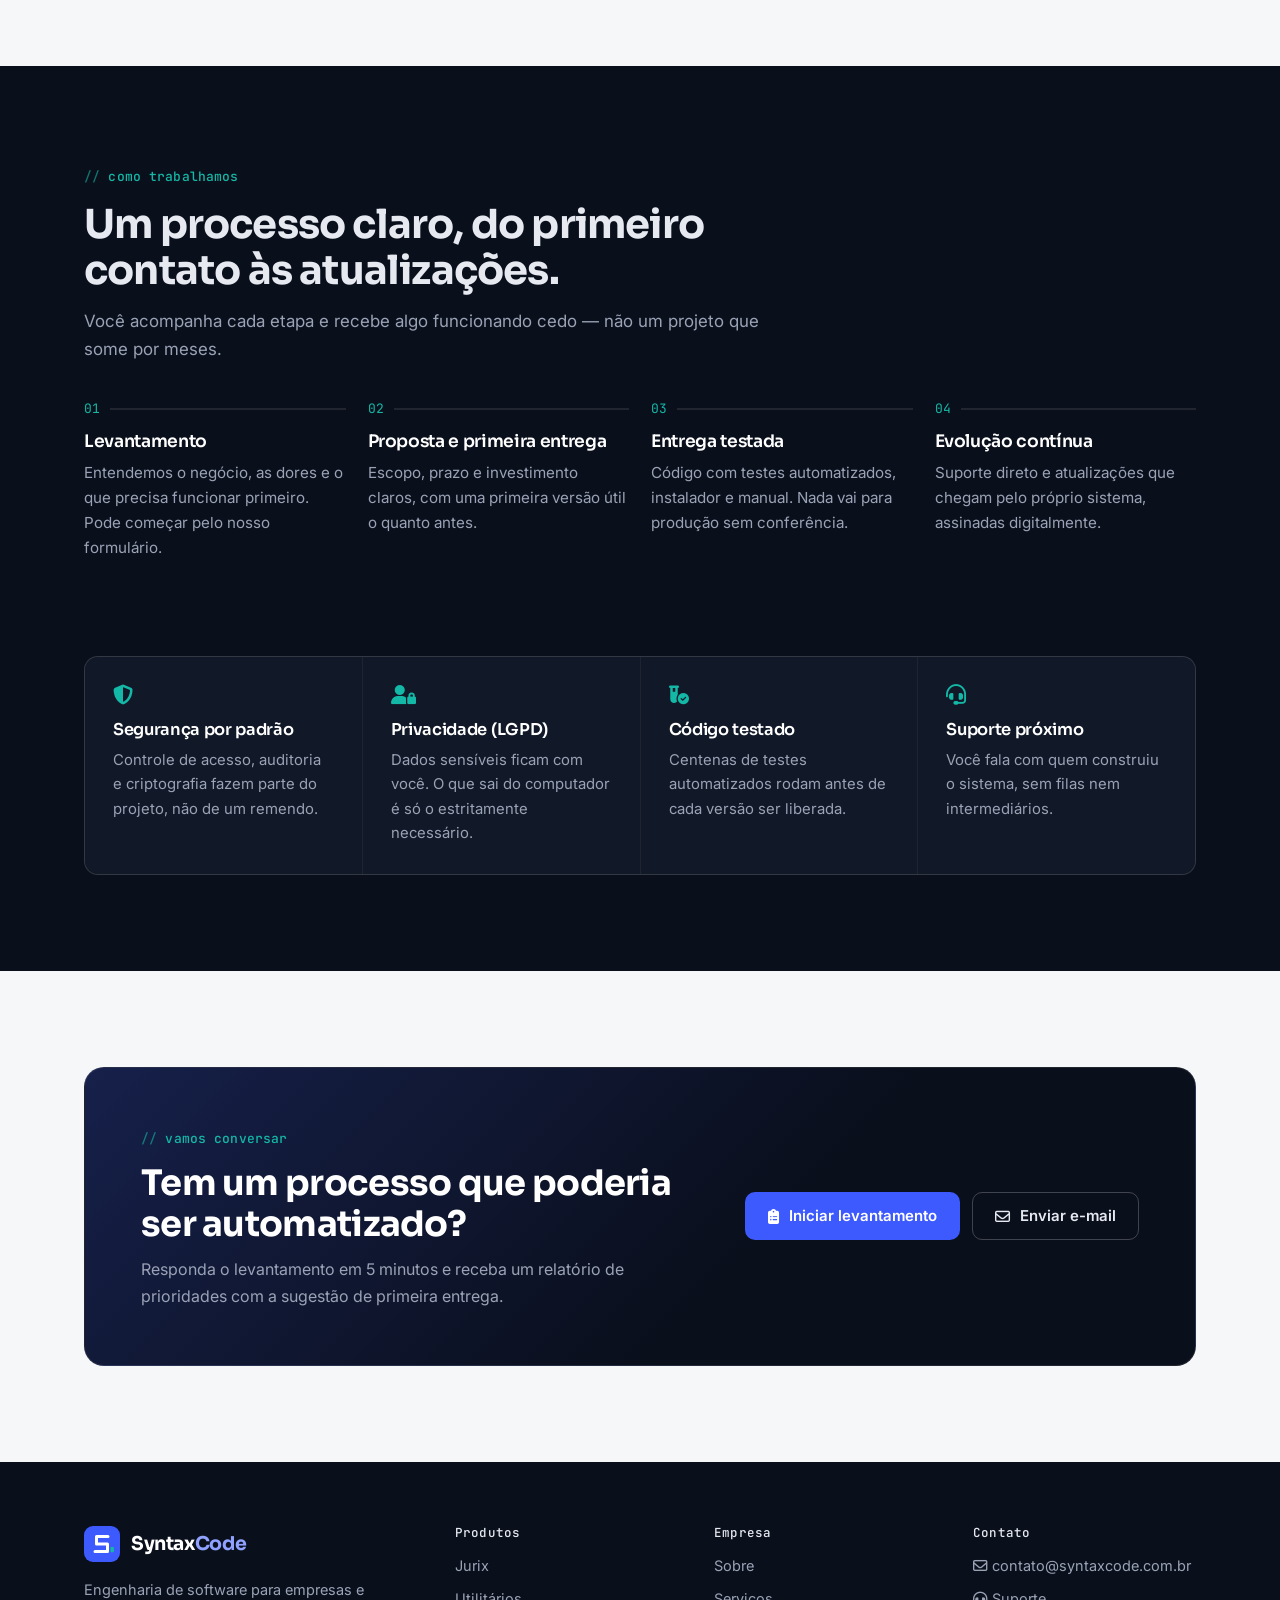
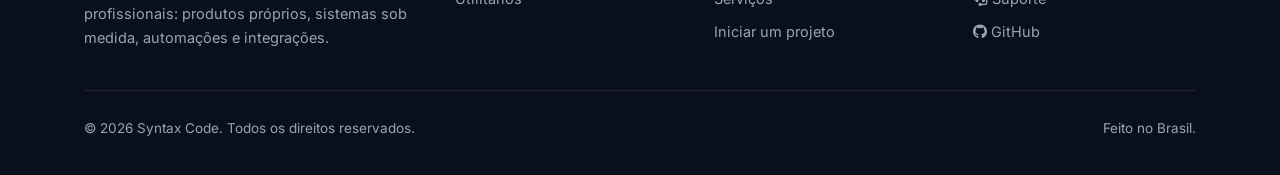
==== commit d16a4406: "Jurix 2.2.0: publicações do DJEN, prazos, agenda da equipe, documentos e backup cifrado - Página do " ====
--- a/index.html
+++ b/index.html
@@ -15,7 +15,7 @@
     <link rel="preconnect" href="https://fonts.gstatic.com" crossorigin>
     <link rel="stylesheet" href="https://fonts.googleapis.com/css2?family=Inter:wght@400;500;600&family=JetBrains+Mono:wght@500&family=Sora:wght@600;700&family=Source+Serif+4:opsz,wght@8..60,700&display=swap">
     <link rel="stylesheet" href="https://cdnjs.cloudflare.com/ajax/libs/font-awesome/6.5.0/css/all.min.css" crossorigin="anonymous">
-    <link rel="stylesheet" href="style.css?v=20260926">
+    <link rel="stylesheet" href="style.css?v=20260927">
     <style>
         /* Miniatura da tela do Jurix (dados fictícios), nas cores do produto */
         .mini-jurix { width: 100%; background: #F6F4EF; border-radius: 12px 0 0 0; display: grid; grid-template-columns: 116px 1fr; min-height: 300px; font-family: var(--corpo); box-shadow: var(--sombra-forte); overflow: hidden; }
@@ -104,15 +104,16 @@
                 </div>
                 <div class="destaque-jurix revelar">
                     <div class="destaque-jurix-texto">
-                        <span class="selo-produto"><i class="fa-solid fa-scale-balanced"></i> Jurix <span data-versao="juridico">v2.1.1</span></span>
+                        <span class="selo-produto"><i class="fa-solid fa-scale-balanced"></i> Jurix <span data-versao="juridico">v2.2.0</span></span>
                         <h3>Tudo o que a rotina do escritório pede, num só lugar.</h3>
                         <p>Sistema desktop para Windows, com os dados no computador do escritório.</p>
                         <ul>
-                            <li><i class="fa-solid fa-check"></i> Clientes, processos, prazos, agenda e Kanban</li>
+                            <li><i class="fa-solid fa-check"></i> Clientes, processos, agenda da equipe e Kanban</li>
+                            <li><i class="fa-solid fa-check"></i> Intimações do DJEN com cálculo de prazos</li>
                             <li><i class="fa-solid fa-check"></i> Documentos automáticos em Word e PDF</li>
                             <li><i class="fa-solid fa-check"></i> Radar CNJ que acompanha os processos sozinho</li>
                             <li><i class="fa-solid fa-check"></i> Copiloto de IA que protege os dados dos clientes (LGPD)</li>
-                            <li><i class="fa-solid fa-check"></i> Atualizações automáticas e assinadas digitalmente</li>
+                            <li><i class="fa-solid fa-check"></i> Backup diário cifrado e atualizações automáticas</li>
                         </ul>
                         <div class="acoes">
                             <a href="sistema-juridico.html" class="botao botao-dourado">Conhecer o Jurix <i class="fa-solid fa-arrow-right"></i></a>
@@ -123,7 +124,7 @@
                         <div class="mini-jurix">
                             <div class="mini-lateral">
                                 <b><i class="fa-solid fa-scale-balanced"></i> Jurix</b>
-                                <span class="ativo">Início</span><span>Clientes</span><span>Processos</span><span>Agenda</span><span>Kanban</span><span>Copiloto IA</span>
+                                <span class="ativo">Início</span><span>Clientes</span><span>Processos</span><span>Publicações</span><span>Agenda</span><span>Kanban</span><span>Copiloto IA</span>
                             </div>
                             <div class="mini-corpo">
                                 <h5>Bom dia, Dra. Helena</h5>
@@ -198,7 +199,7 @@
     </main>
 
     <footer id="rodape-site"></footer>
-    <script src="components.js?v=20260926"></script>
+    <script src="components.js?v=20260927"></script>
 </body>
 
 </html>
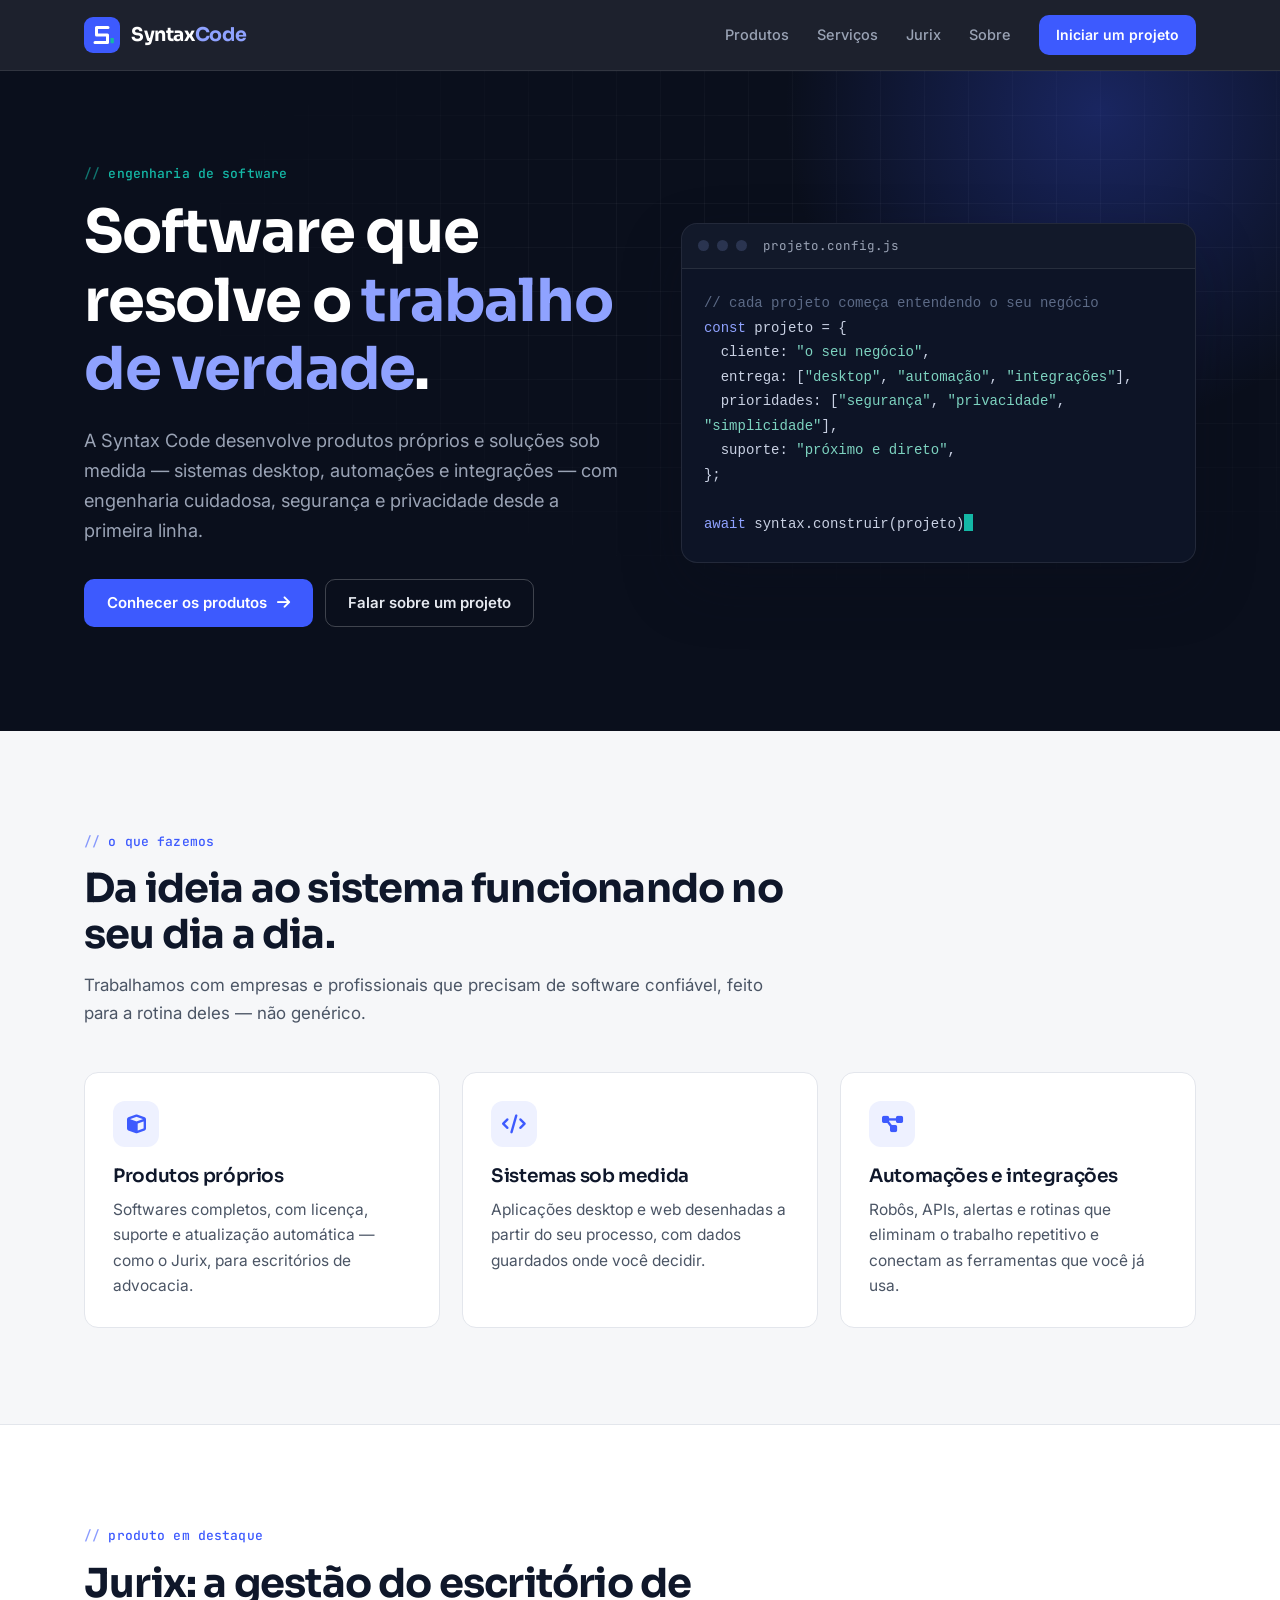
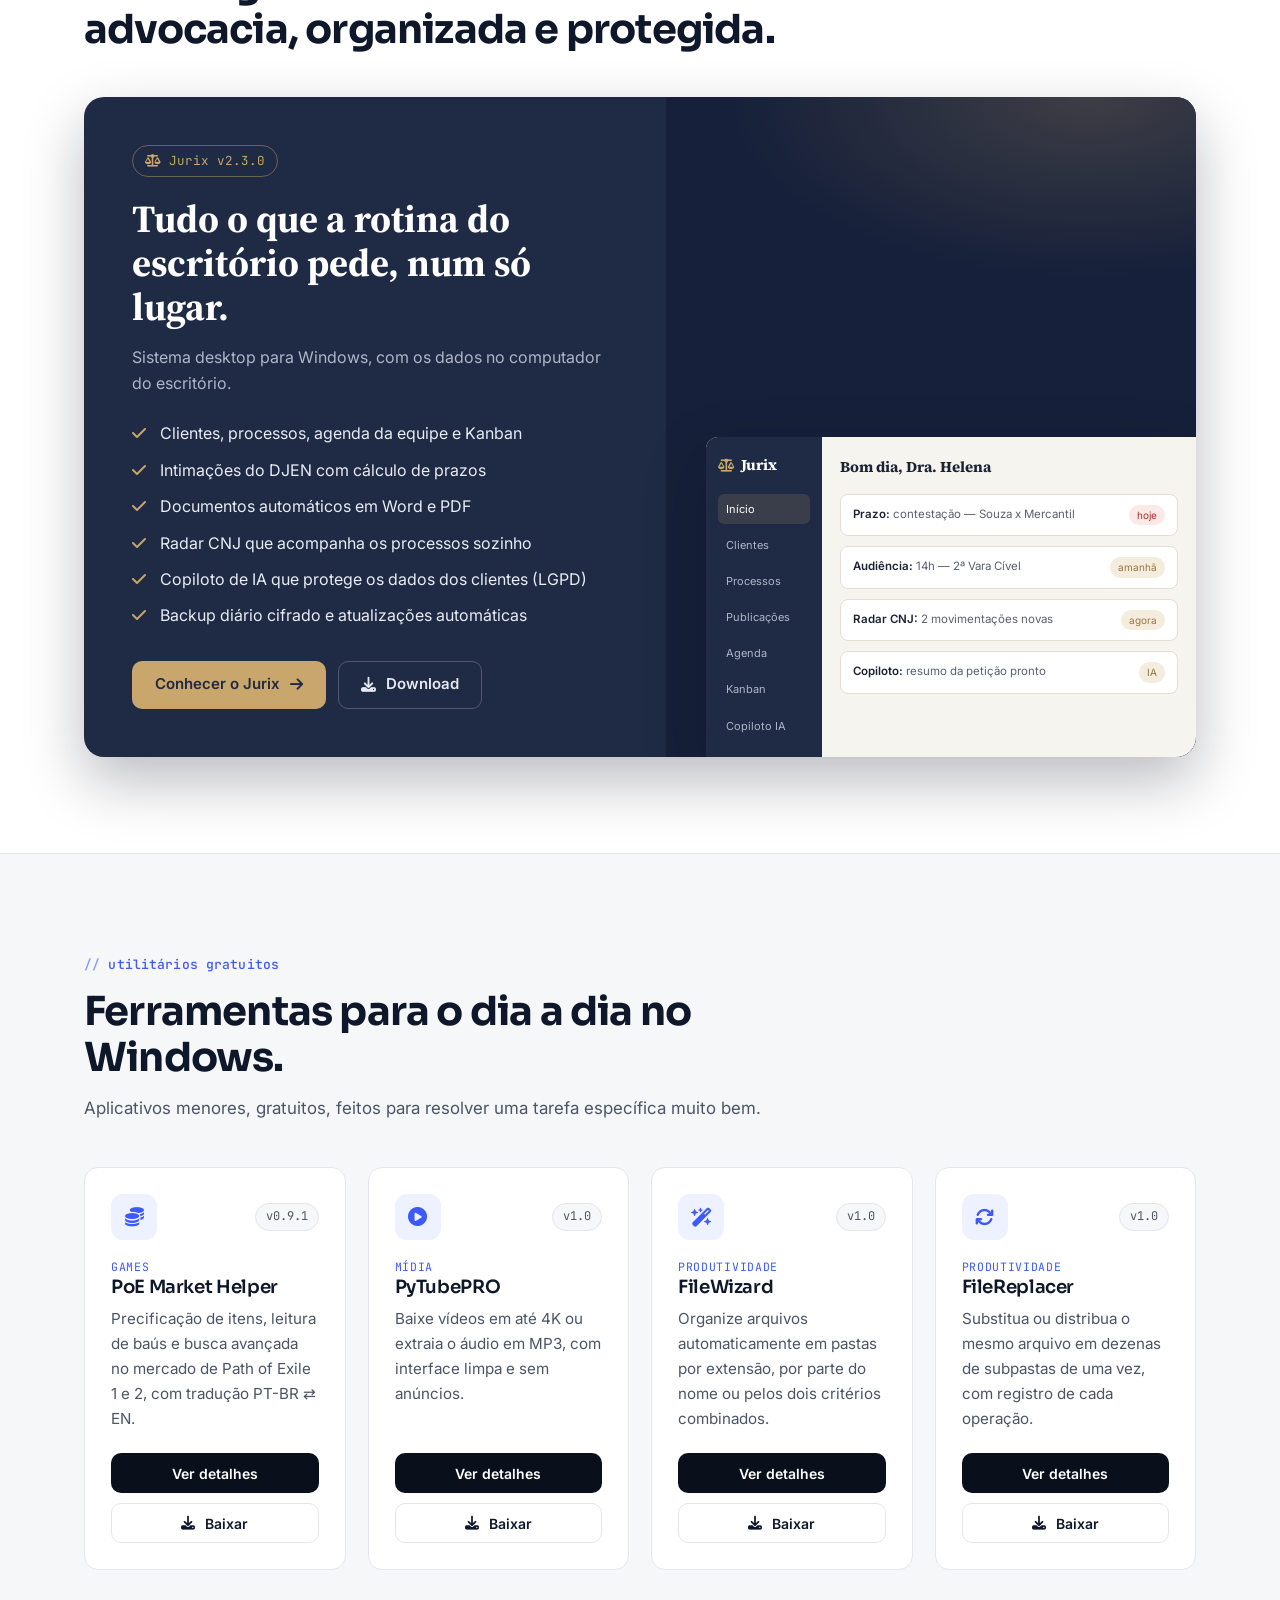
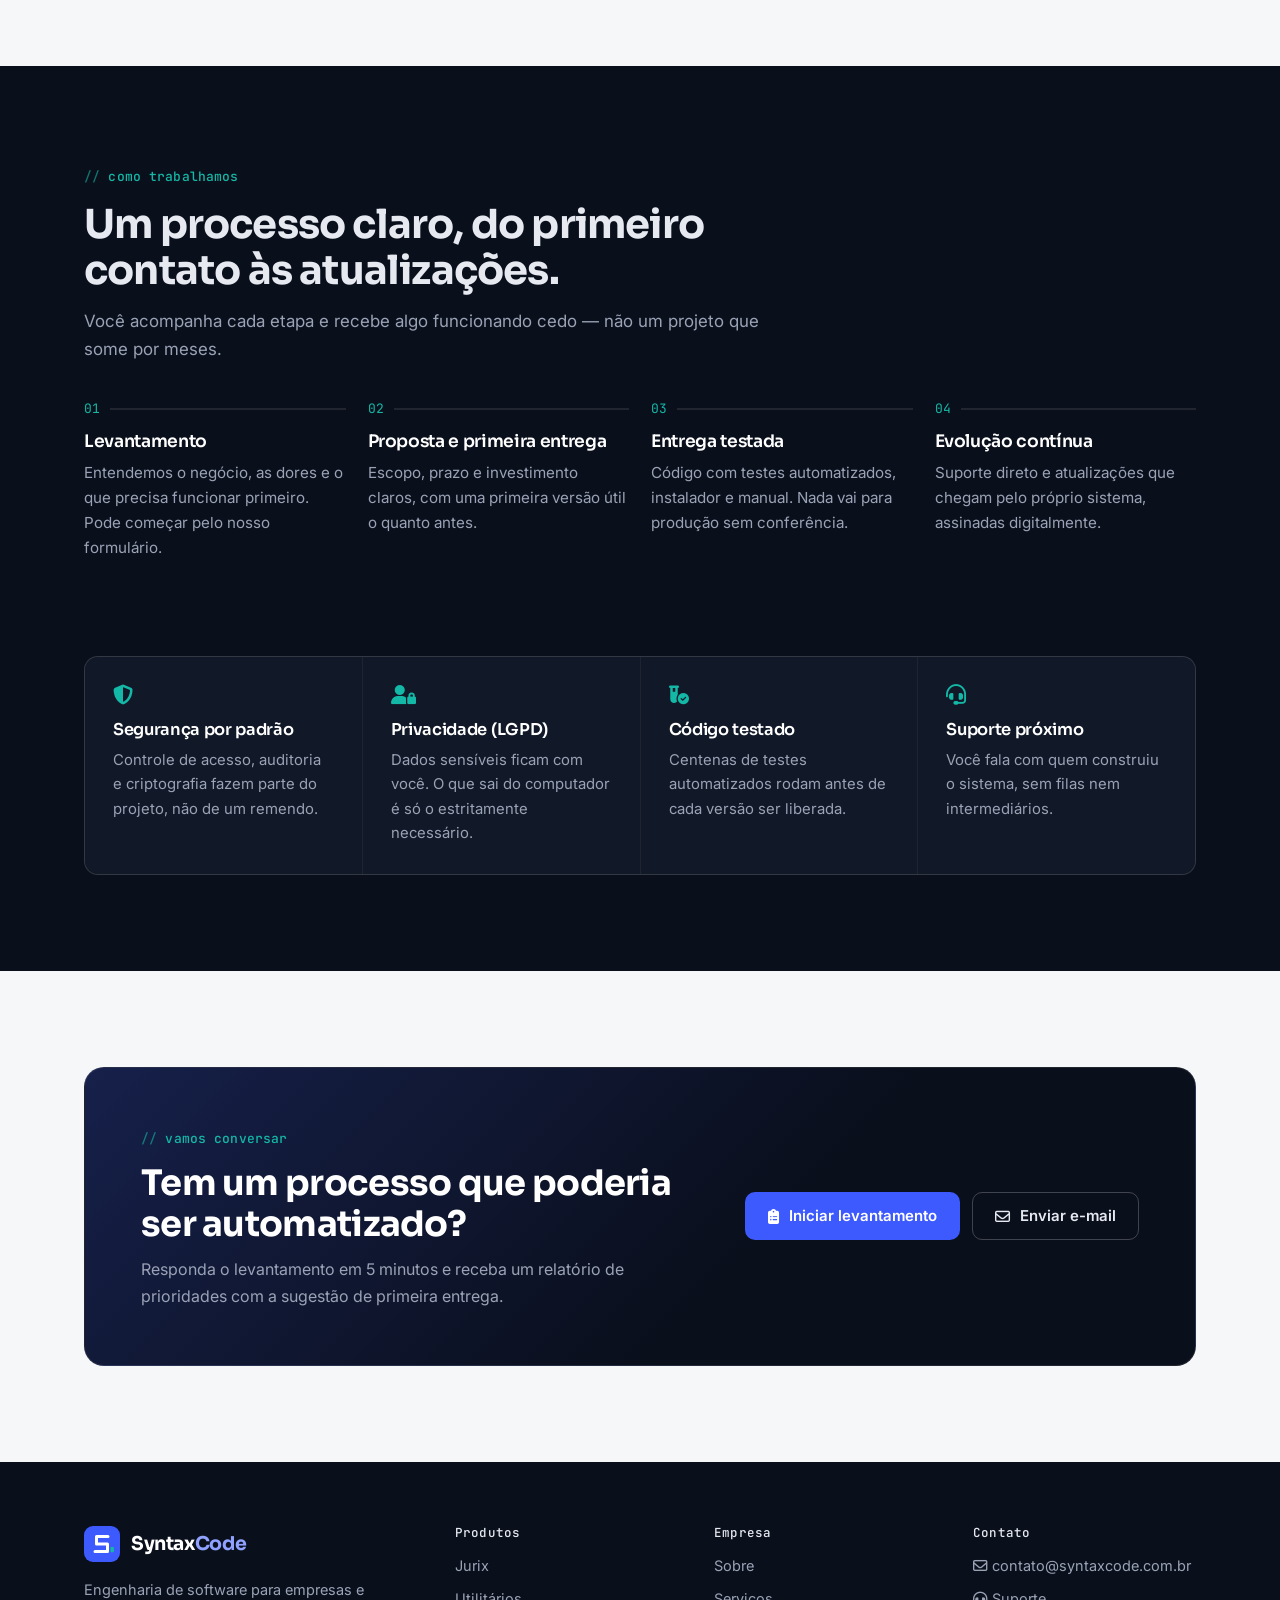
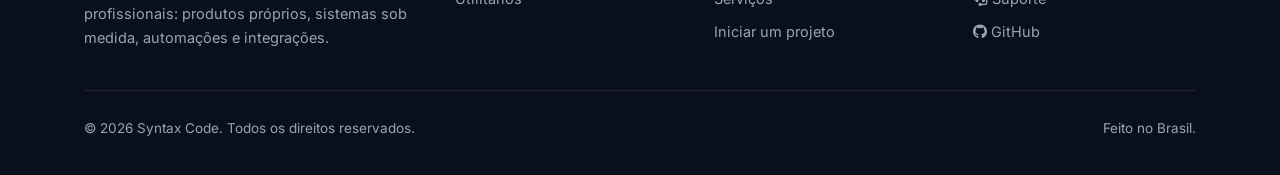
==== commit d6ee0ccc: "Jurix v2.3.0: plano Autônomo, links e manifesto de atualização Co-Authored-By: Claude Opus 5.5 <nore" ====
--- a/index.html
+++ b/index.html
@@ -104,7 +104,7 @@
                 </div>
                 <div class="destaque-jurix revelar">
                     <div class="destaque-jurix-texto">
-                        <span class="selo-produto"><i class="fa-solid fa-scale-balanced"></i> Jurix <span data-versao="juridico">v2.2.0</span></span>
+                        <span class="selo-produto"><i class="fa-solid fa-scale-balanced"></i> Jurix <span data-versao="juridico">v2.3.0</span></span>
                         <h3>Tudo o que a rotina do escritório pede, num só lugar.</h3>
                         <p>Sistema desktop para Windows, com os dados no computador do escritório.</p>
                         <ul>
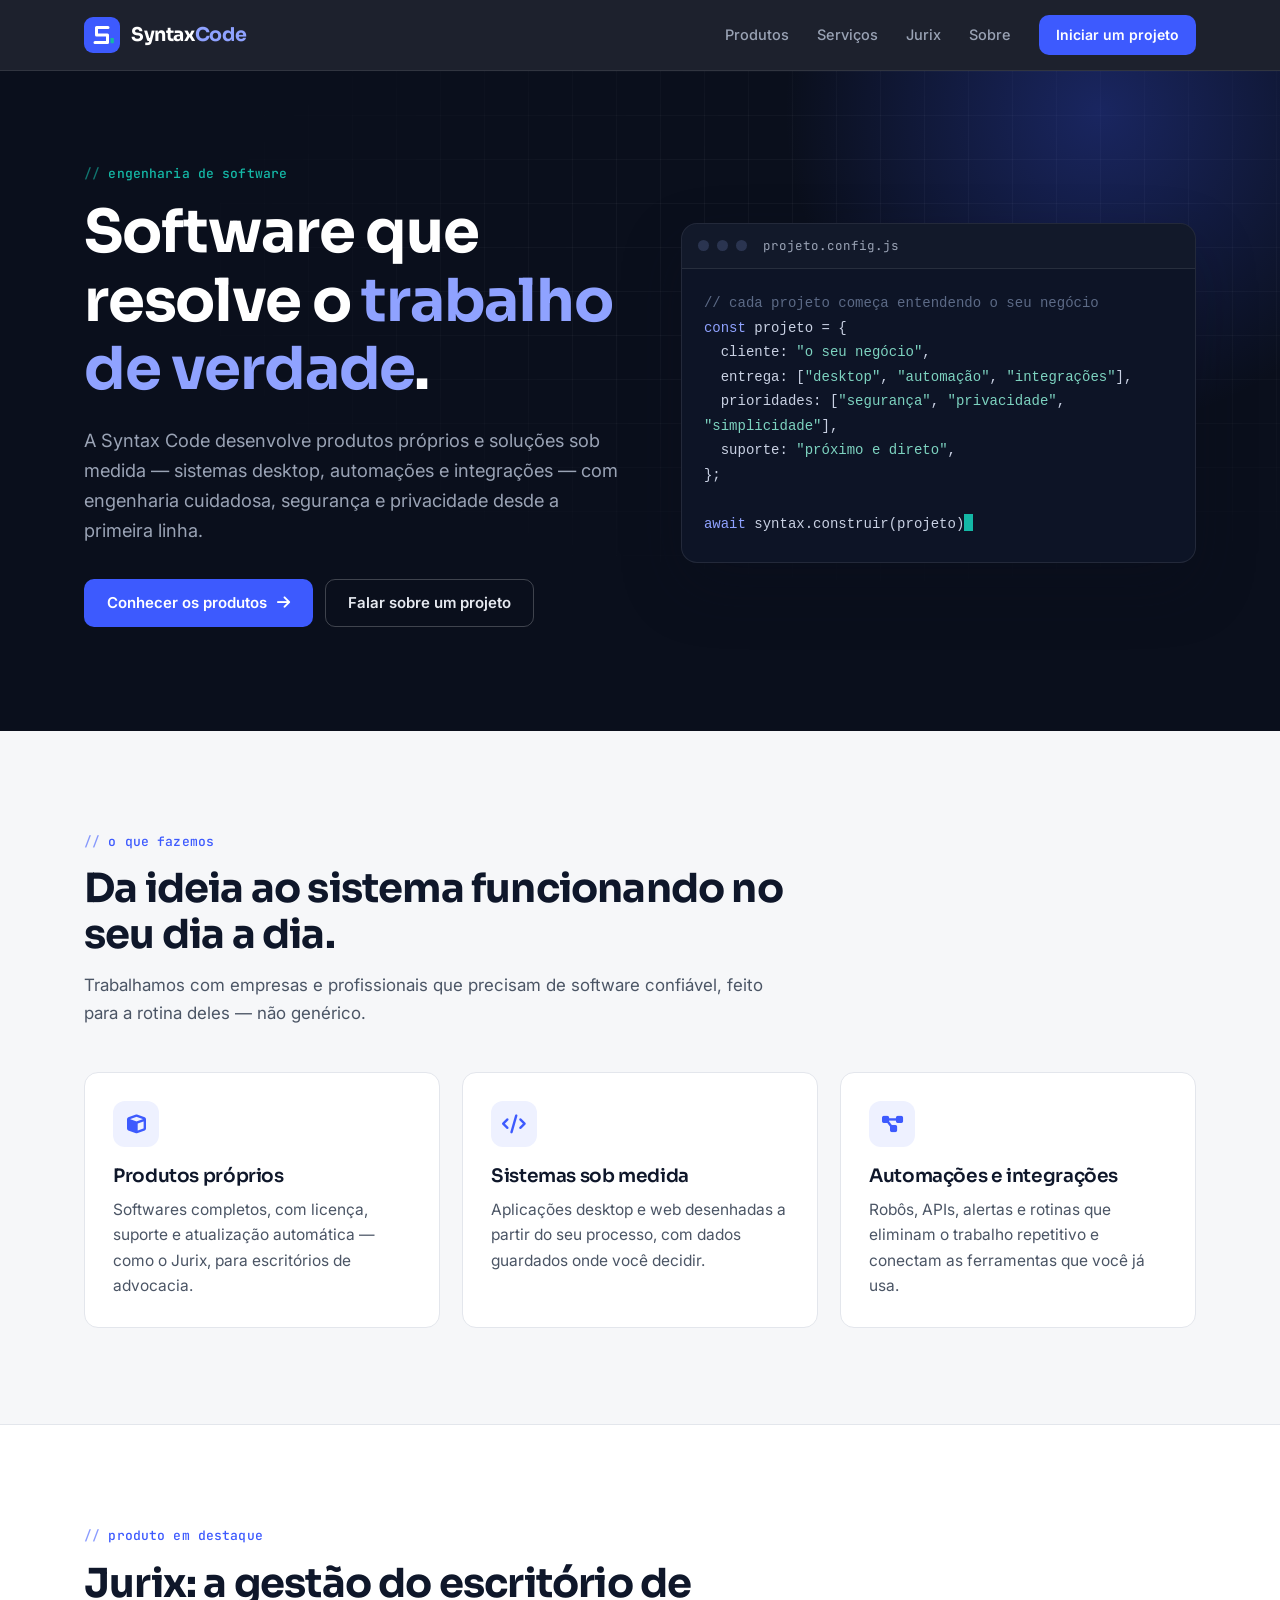
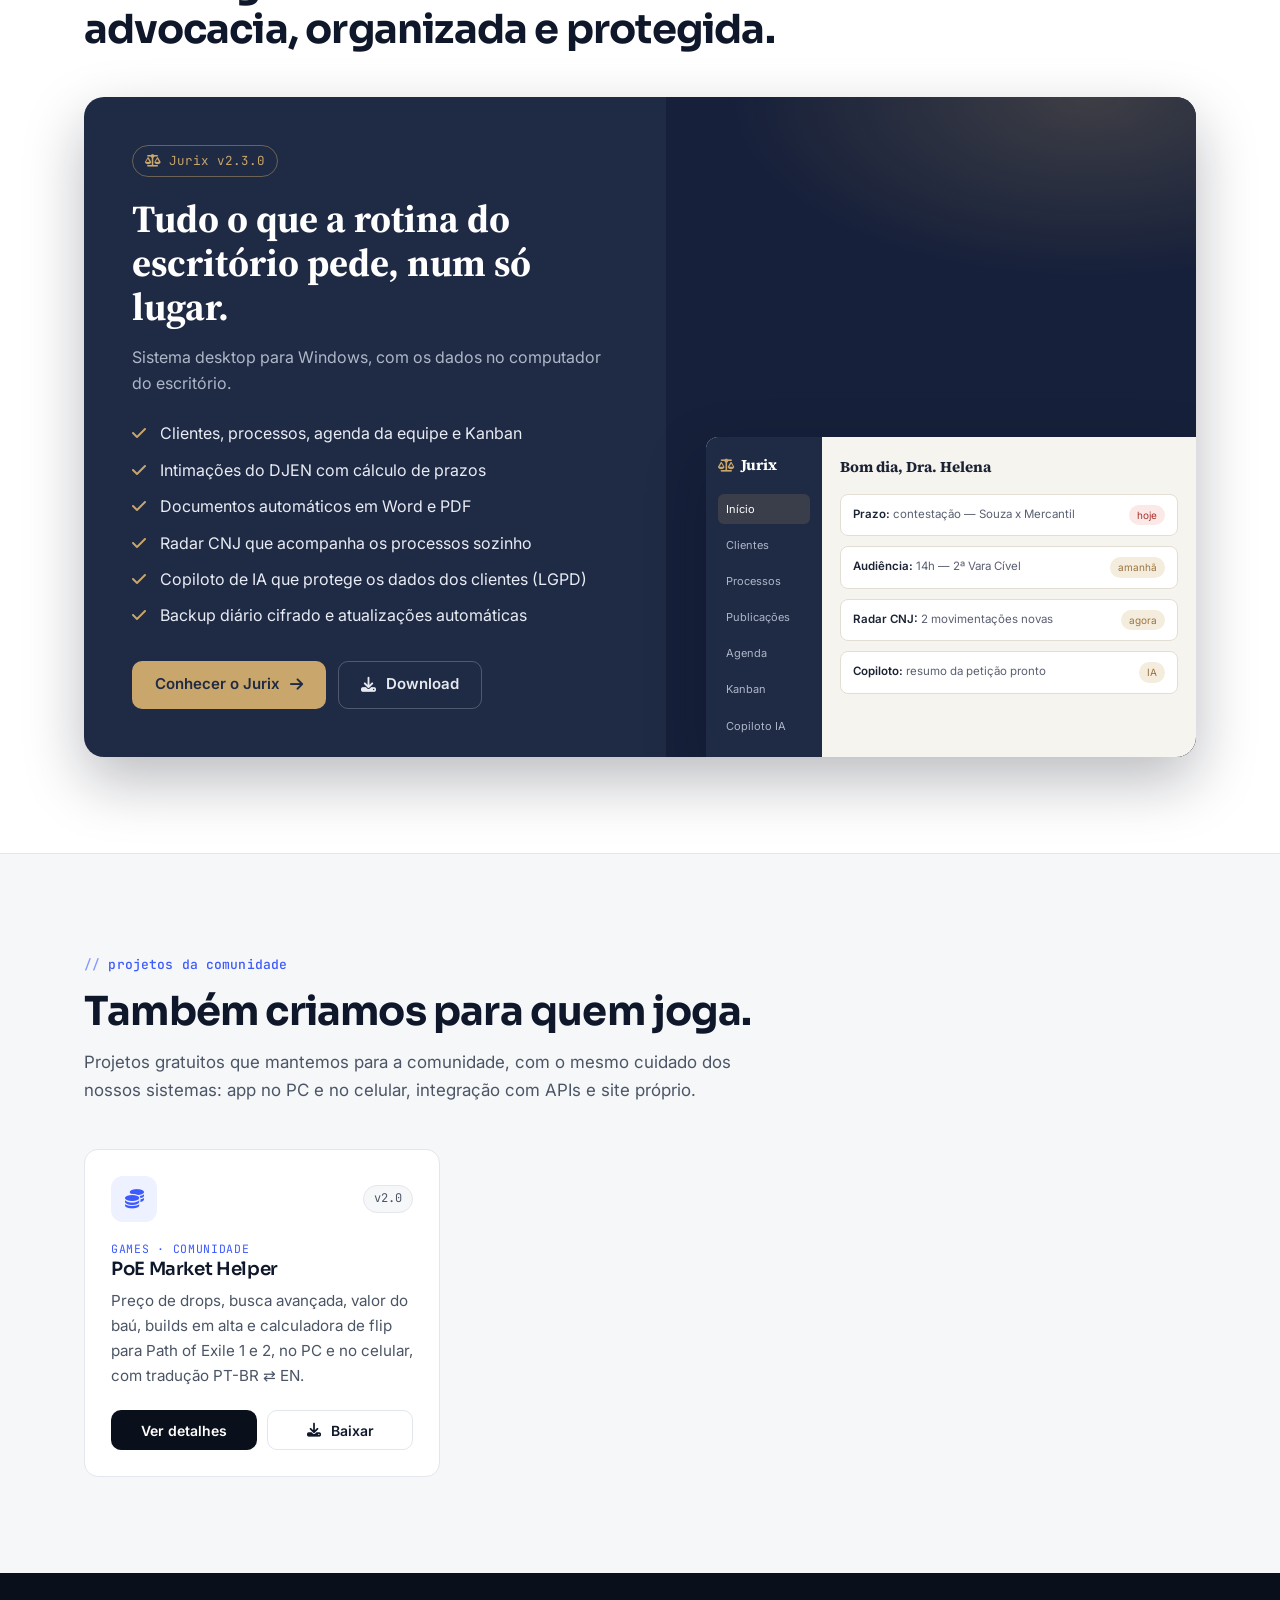
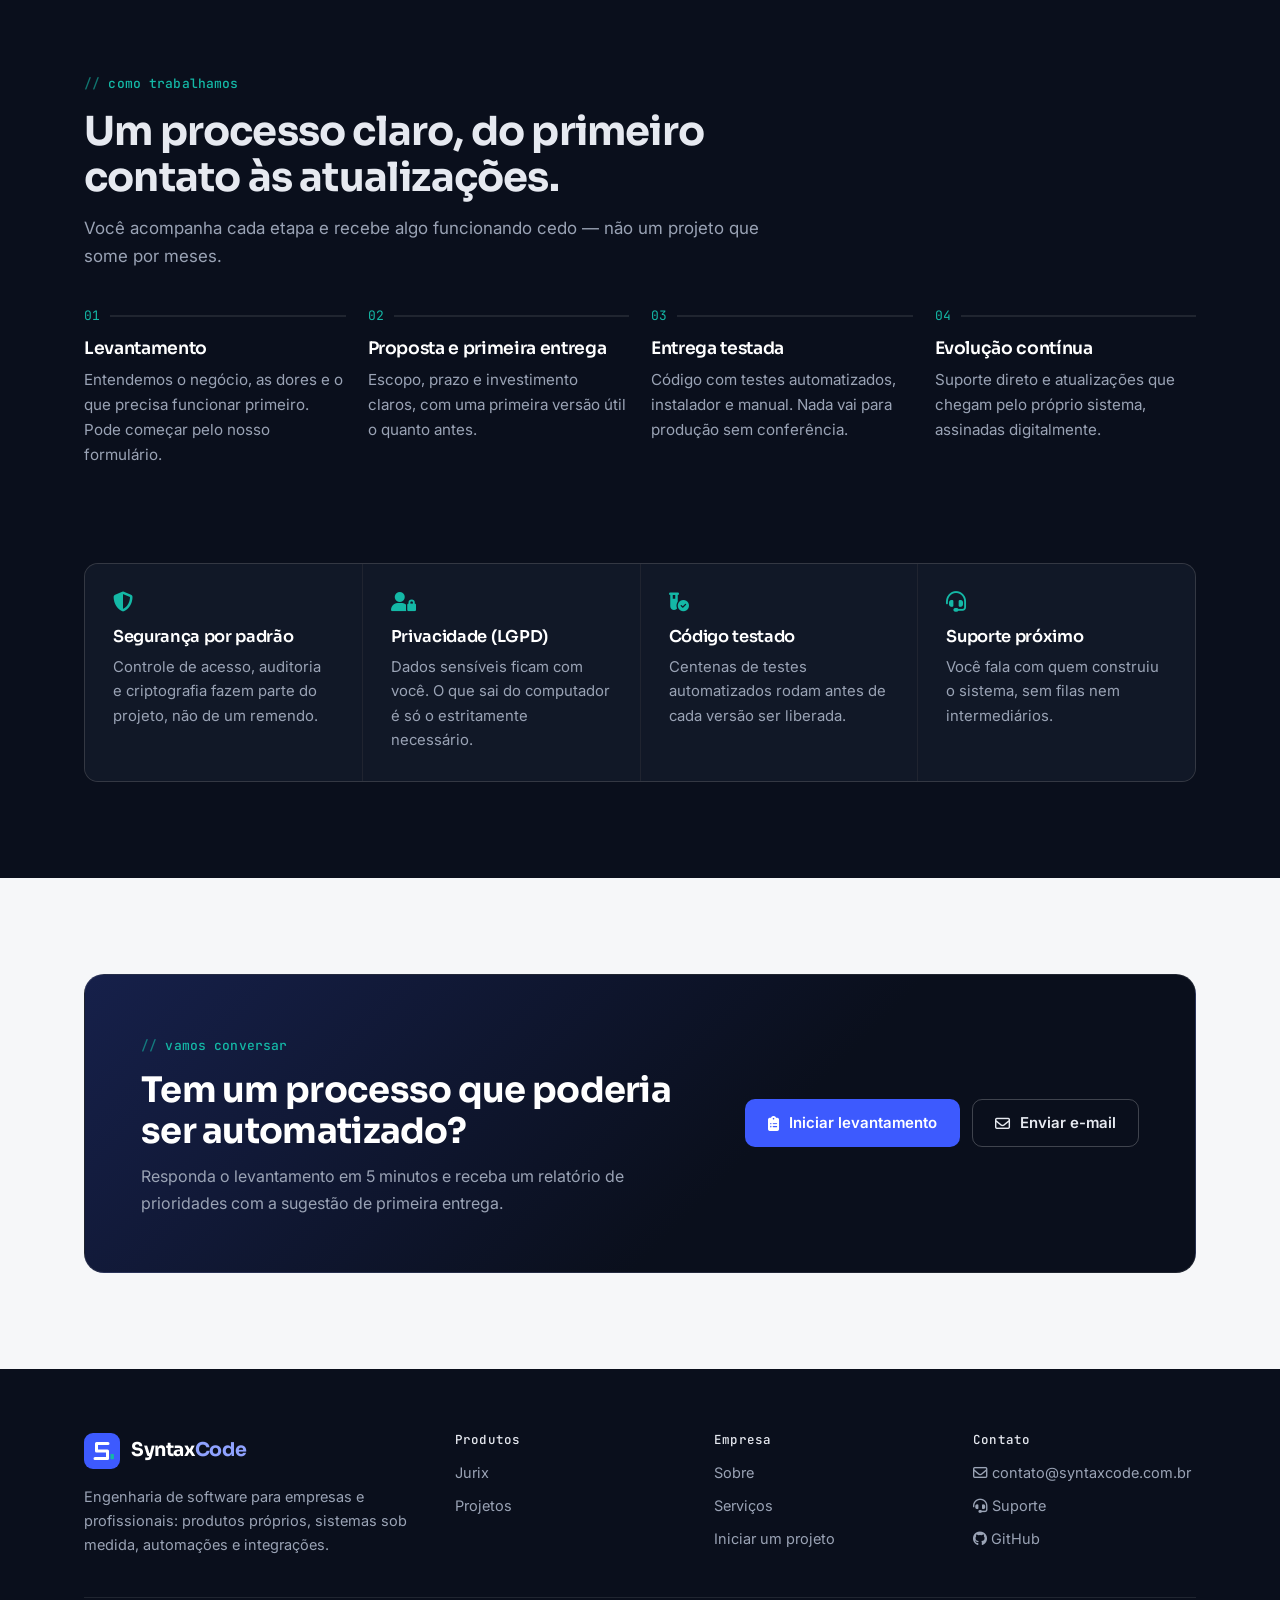
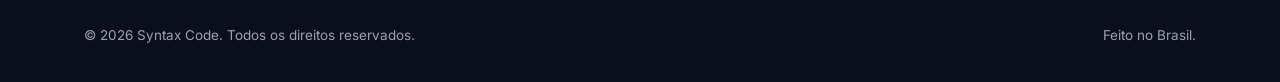
==== commit 76e97584: "Site enxuto: sai PyTubePRO, FileWizard e FileReplacer; PoE Market Helper vira projeto da comunidade " ====
--- a/index.html
+++ b/index.html
@@ -139,15 +139,15 @@
             </div>
         </section>
 
-        <!-- ============================== UTILITÁRIOS ============================== -->
-        <section id="utilitarios" class="secao">
-            <div class="largura">
-                <div class="cabecalho-secao revelar">
-                    <span class="rotulo">utilitários gratuitos</span>
-                    <h2>Ferramentas para o dia a dia no Windows.</h2>
-                    <p>Aplicativos menores, gratuitos, feitos para resolver uma tarefa específica muito bem.</p>
-                </div>
-                <div class="grade grade-4" data-grade-apps="utilitario"></div>
+        <!-- ============================== PROJETOS ============================== -->
+        <section id="projetos" class="secao">
+            <div class="largura">
+                <div class="cabecalho-secao revelar">
+                    <span class="rotulo">projetos da comunidade</span>
+                    <h2>Também criamos para quem joga.</h2>
+                    <p>Projetos gratuitos que mantemos para a comunidade, com o mesmo cuidado dos nossos sistemas: app no PC e no celular, integração com APIs e site próprio.</p>
+                </div>
+                <div class="grade grade-3" data-grade-apps="projeto"></div>
             </div>
         </section>
 
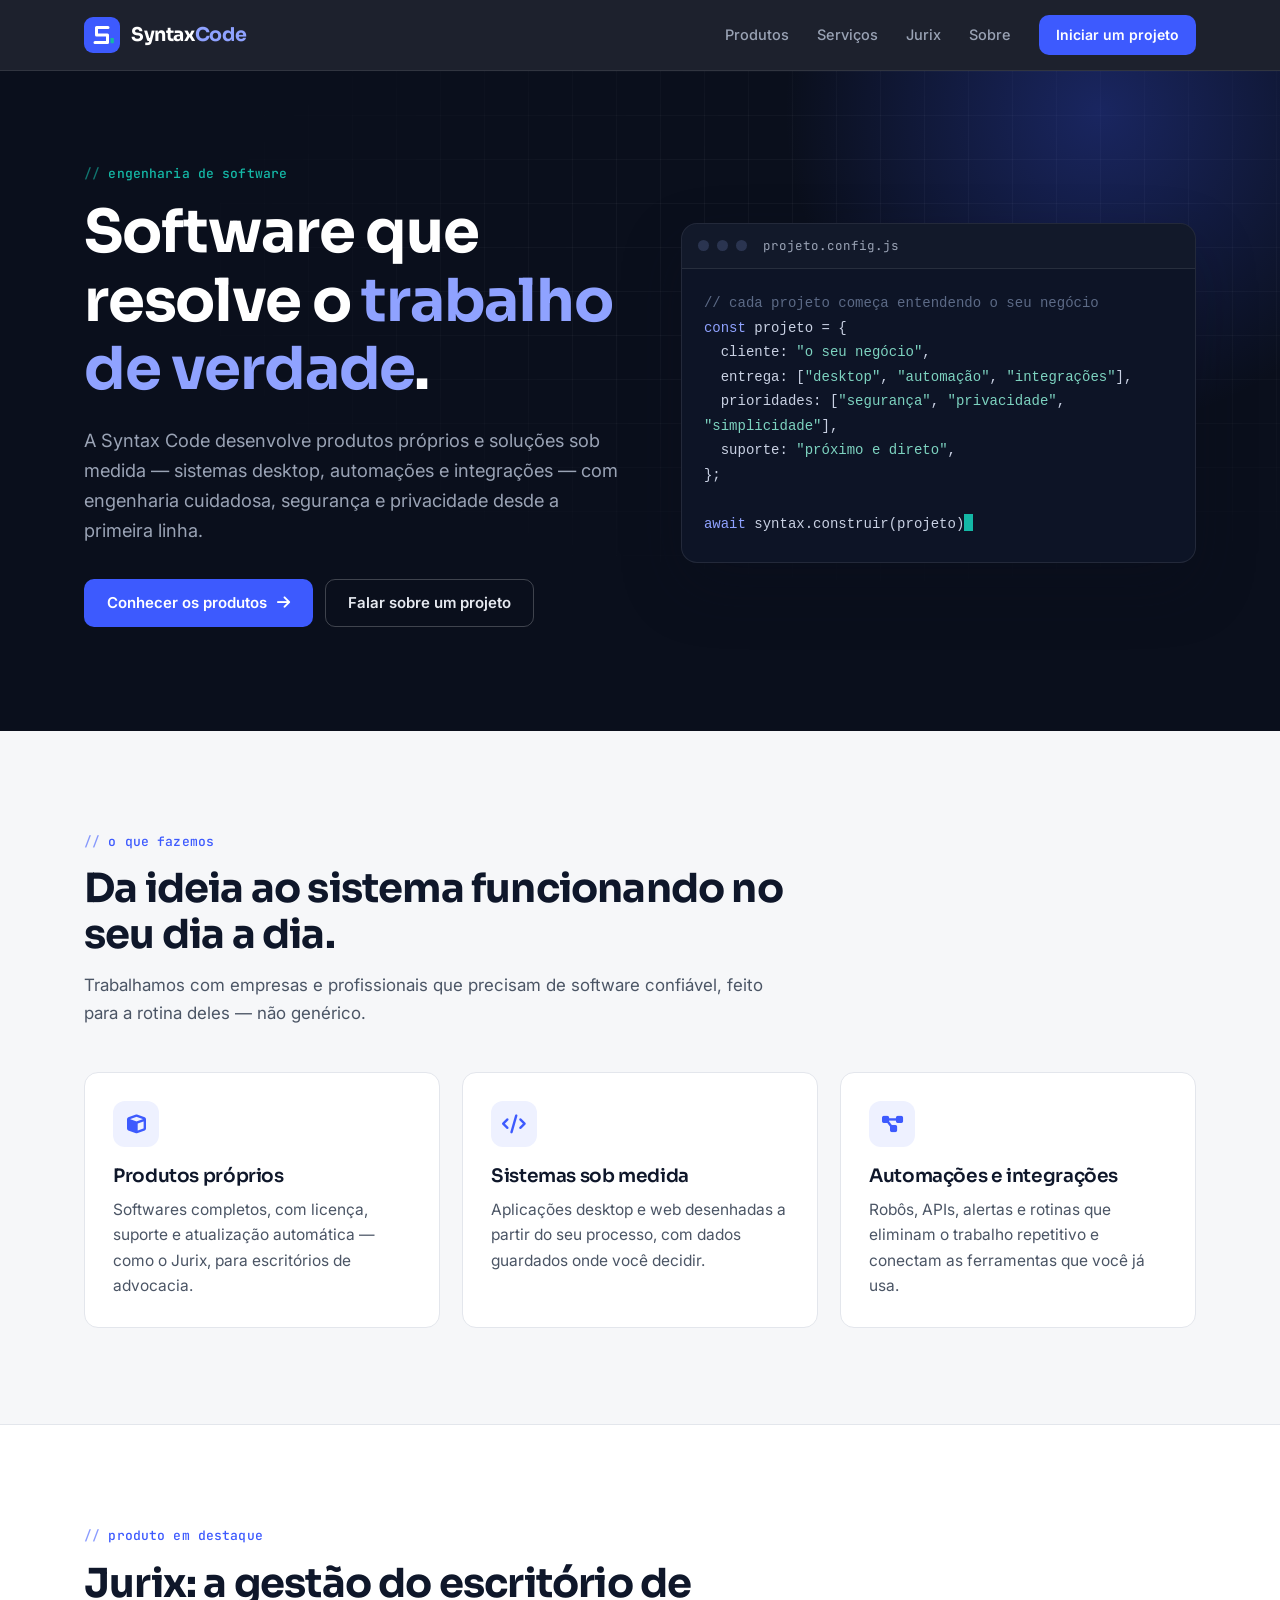
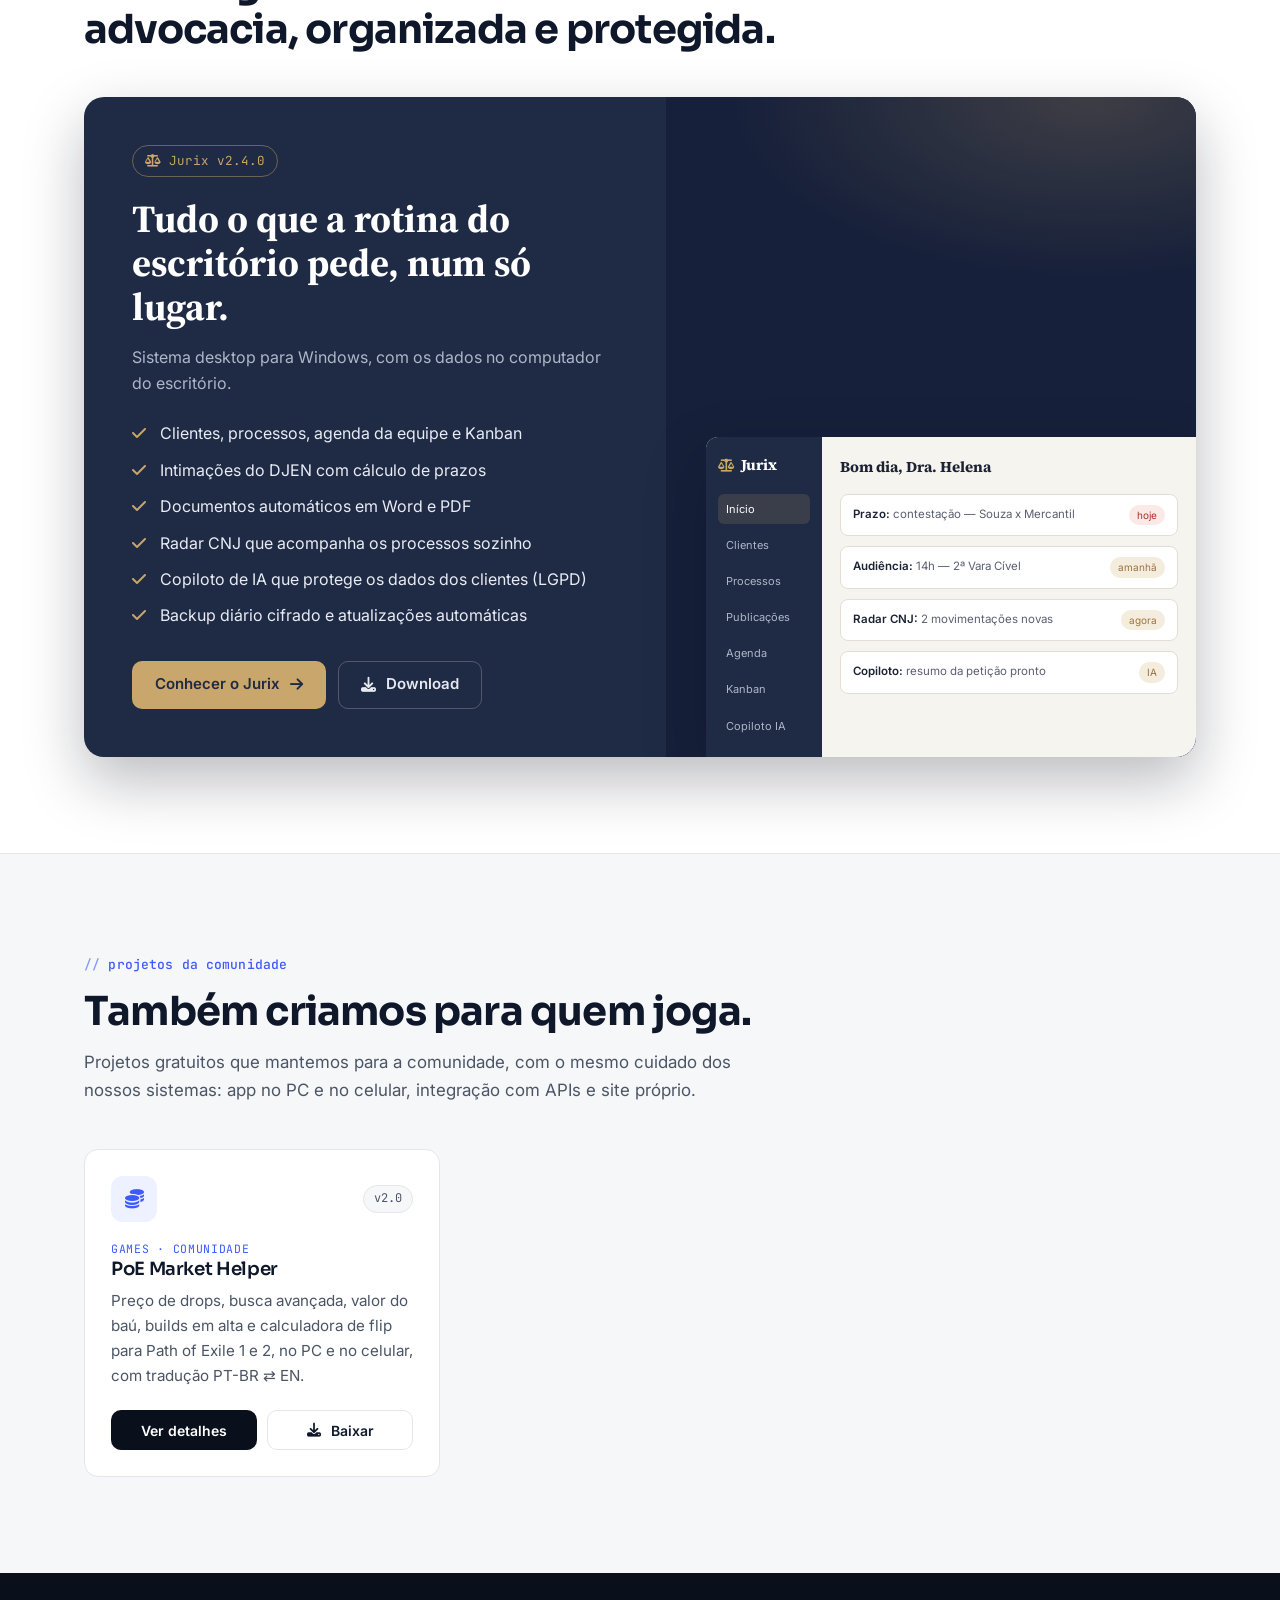
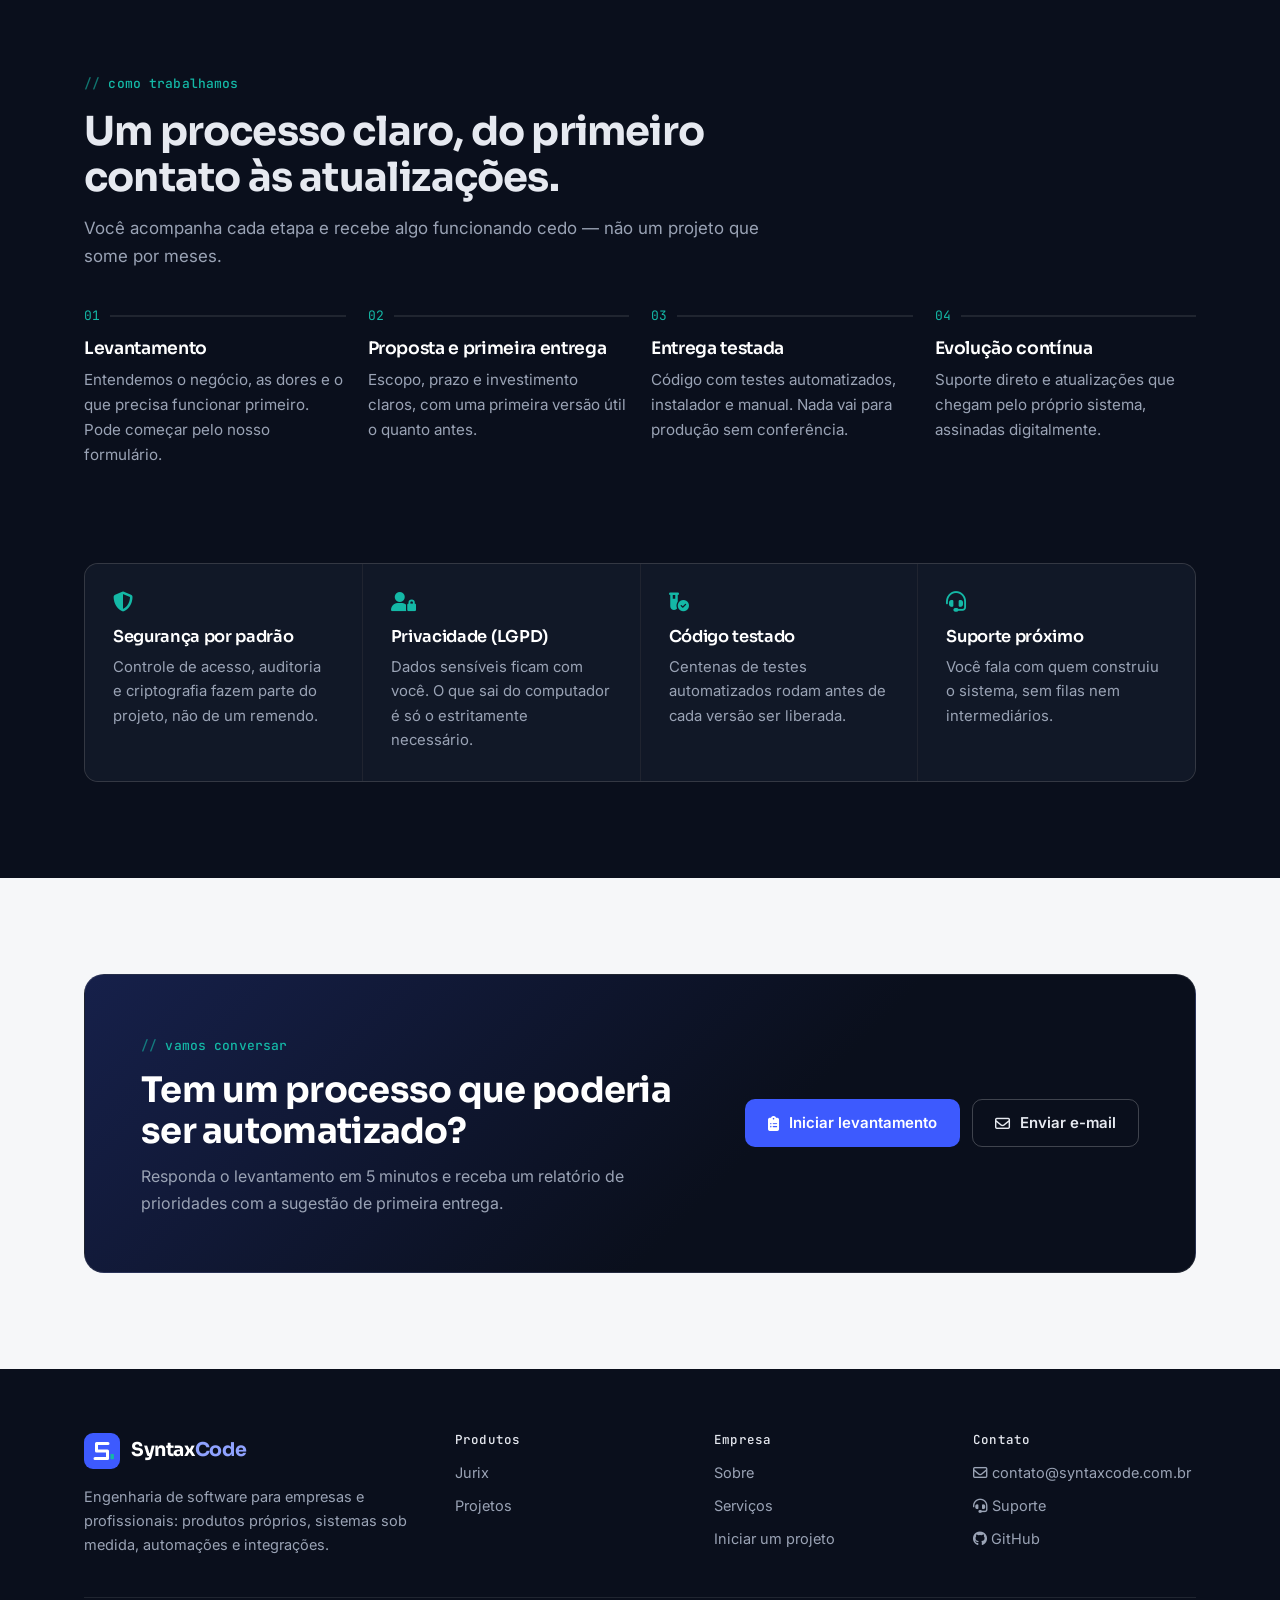
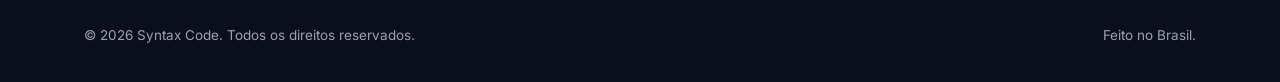
==== commit 7adbed83: "Jurix 2.4.0: versão, downloads e manifesto de atualização Co-Authored-By: Claude Opus 5.5 <noreply@a" ====
--- a/index.html
+++ b/index.html
@@ -104,7 +104,7 @@
                 </div>
                 <div class="destaque-jurix revelar">
                     <div class="destaque-jurix-texto">
-                        <span class="selo-produto"><i class="fa-solid fa-scale-balanced"></i> Jurix <span data-versao="juridico">v2.3.0</span></span>
+                        <span class="selo-produto"><i class="fa-solid fa-scale-balanced"></i> Jurix <span data-versao="juridico">v2.4.0</span></span>
                         <h3>Tudo o que a rotina do escritório pede, num só lugar.</h3>
                         <p>Sistema desktop para Windows, com os dados no computador do escritório.</p>
                         <ul>
